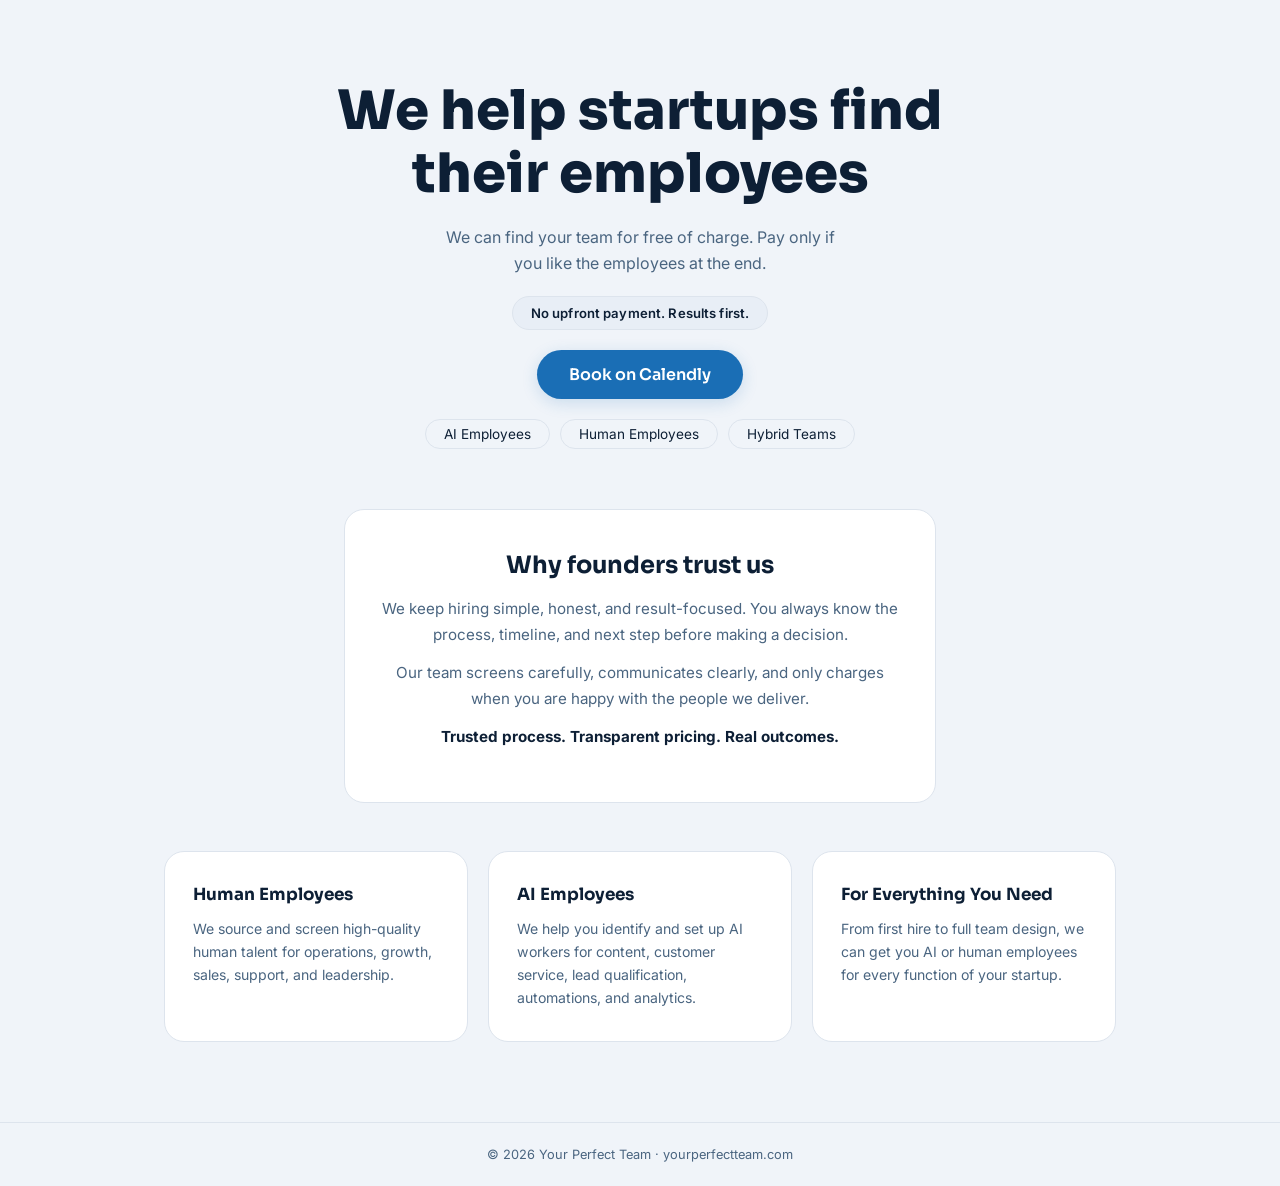
==== index.html @ e2eb2d74 "Add files via upload" ====
<!DOCTYPE html>
<html lang="en">
<head>
  <meta charset="UTF-8" />
  <meta name="viewport" content="width=device-width, initial-scale=1.0" />
  <title>Your Perfect Team – We help startups find their employees</title>
  <link href="https://fonts.googleapis.com/css2?family=Sora:wght@400;600;700;800&family=Inter:wght@400;500&display=swap" rel="stylesheet" />
  <style>
    *, *::before, *::after { box-sizing: border-box; margin: 0; padding: 0; }

    :root {
      --bg: #f0f4f9;
      --dark: #0d1f35;
      --mid: #4a6580;
      --blue: #1a6eb5;
      --blue-dark: #155fa0;
      --card-bg: #ffffff;
      --border: #dde4ed;
    }

    body {
      font-family: 'Inter', sans-serif;
      background: var(--bg);
      color: var(--dark);
      min-height: 100vh;
    }

    /* HERO */
    .hero {
      display: flex;
      flex-direction: column;
      align-items: center;
      text-align: center;
      padding: 80px 24px 60px;
      gap: 20px;
    }

    .hero h1 {
      font-family: 'Sora', sans-serif;
      font-size: clamp(2.2rem, 5vw, 3.4rem);
      font-weight: 800;
      color: var(--dark);
      max-width: 700px;
      line-height: 1.15;
    }

    .hero p {
      font-size: 1rem;
      color: var(--mid);
      max-width: 420px;
      line-height: 1.6;
    }

    .badge {
      display: inline-block;
      background: #e8eef6;
      border: 1.5px solid var(--border);
      color: var(--dark);
      font-size: 0.82rem;
      font-weight: 600;
      padding: 8px 18px;
      border-radius: 999px;
      letter-spacing: 0.01em;
    }

    .cta-btn {
      display: inline-block;
      background: var(--blue);
      color: #fff;
      font-family: 'Sora', sans-serif;
      font-size: 1rem;
      font-weight: 600;
      padding: 14px 32px;
      border-radius: 999px;
      text-decoration: none;
      transition: background 0.2s, transform 0.15s;
      box-shadow: 0 4px 16px rgba(26,110,181,0.18);
    }
    .cta-btn:hover {
      background: var(--blue-dark);
      transform: translateY(-2px);
    }

    .tags {
      display: flex;
      gap: 10px;
      flex-wrap: wrap;
      justify-content: center;
    }
    .tag {
      border: 1.5px solid var(--border);
      border-radius: 999px;
      padding: 6px 18px;
      font-size: 0.85rem;
      color: var(--dark);
      background: transparent;
    }

    /* WHY SECTION */
    .why {
      max-width: 640px;
      margin: 0 auto 48px;
      padding: 0 24px;
    }

    .why-card {
      background: var(--card-bg);
      border-radius: 20px;
      border: 1.5px solid var(--border);
      padding: 40px 36px;
      text-align: center;
    }

    .why-card h2 {
      font-family: 'Sora', sans-serif;
      font-size: 1.5rem;
      font-weight: 700;
      margin-bottom: 16px;
    }

    .why-card p {
      font-size: 0.95rem;
      color: var(--mid);
      line-height: 1.7;
      margin-bottom: 12px;
    }

    .why-card .tagline {
      font-weight: 700;
      color: var(--dark);
      font-size: 0.95rem;
    }

    /* FEATURES */
    .features {
      display: grid;
      grid-template-columns: repeat(auto-fit, minmax(240px, 1fr));
      gap: 20px;
      max-width: 1000px;
      margin: 0 auto 80px;
      padding: 0 24px;
    }

    .feature-card {
      background: var(--card-bg);
      border: 1.5px solid var(--border);
      border-radius: 20px;
      padding: 32px 28px;
    }

    .feature-card h3 {
      font-family: 'Sora', sans-serif;
      font-size: 1.05rem;
      font-weight: 700;
      margin-bottom: 12px;
    }

    .feature-card p {
      font-size: 0.88rem;
      color: var(--mid);
      line-height: 1.65;
    }

    /* FOOTER */
    footer {
      text-align: center;
      padding: 24px;
      font-size: 0.8rem;
      color: var(--mid);
      border-top: 1px solid var(--border);
    }
  </style>
</head>
<body>

  <section class="hero">
    <h1>We help startups find their employees</h1>
    <p>We can find your team for free of charge. Pay only if you like the employees at the end.</p>
    <span class="badge">No upfront payment. Results first.</span>
    <a class="cta-btn" href="https://calendly.com/rodion-zhukovskyi/find-your-ai-employee" target="_blank" rel="noopener">Book on Calendly</a>
    <div class="tags">
      <span class="tag">AI Employees</span>
      <span class="tag">Human Employees</span>
      <span class="tag">Hybrid Teams</span>
    </div>
  </section>

  <section class="why">
    <div class="why-card">
      <h2>Why founders trust us</h2>
      <p>We keep hiring simple, honest, and result-focused. You always know the process, timeline, and next step before making a decision.</p>
      <p>Our team screens carefully, communicates clearly, and only charges when you are happy with the people we deliver.</p>
      <p class="tagline">Trusted process. Transparent pricing. Real outcomes.</p>
    </div>
  </section>

  <section class="features">
    <div class="feature-card">
      <h3>Human Employees</h3>
      <p>We source and screen high-quality human talent for operations, growth, sales, support, and leadership.</p>
    </div>
    <div class="feature-card">
      <h3>AI Employees</h3>
      <p>We help you identify and set up AI workers for content, customer service, lead qualification, automations, and analytics.</p>
    </div>
    <div class="feature-card">
      <h3>For Everything You Need</h3>
      <p>From first hire to full team design, we can get you AI or human employees for every function of your startup.</p>
    </div>
  </section>

  <footer>
    &copy; 2026 Your Perfect Team · yourperfectteam.com
  </footer>

</body>
</html>
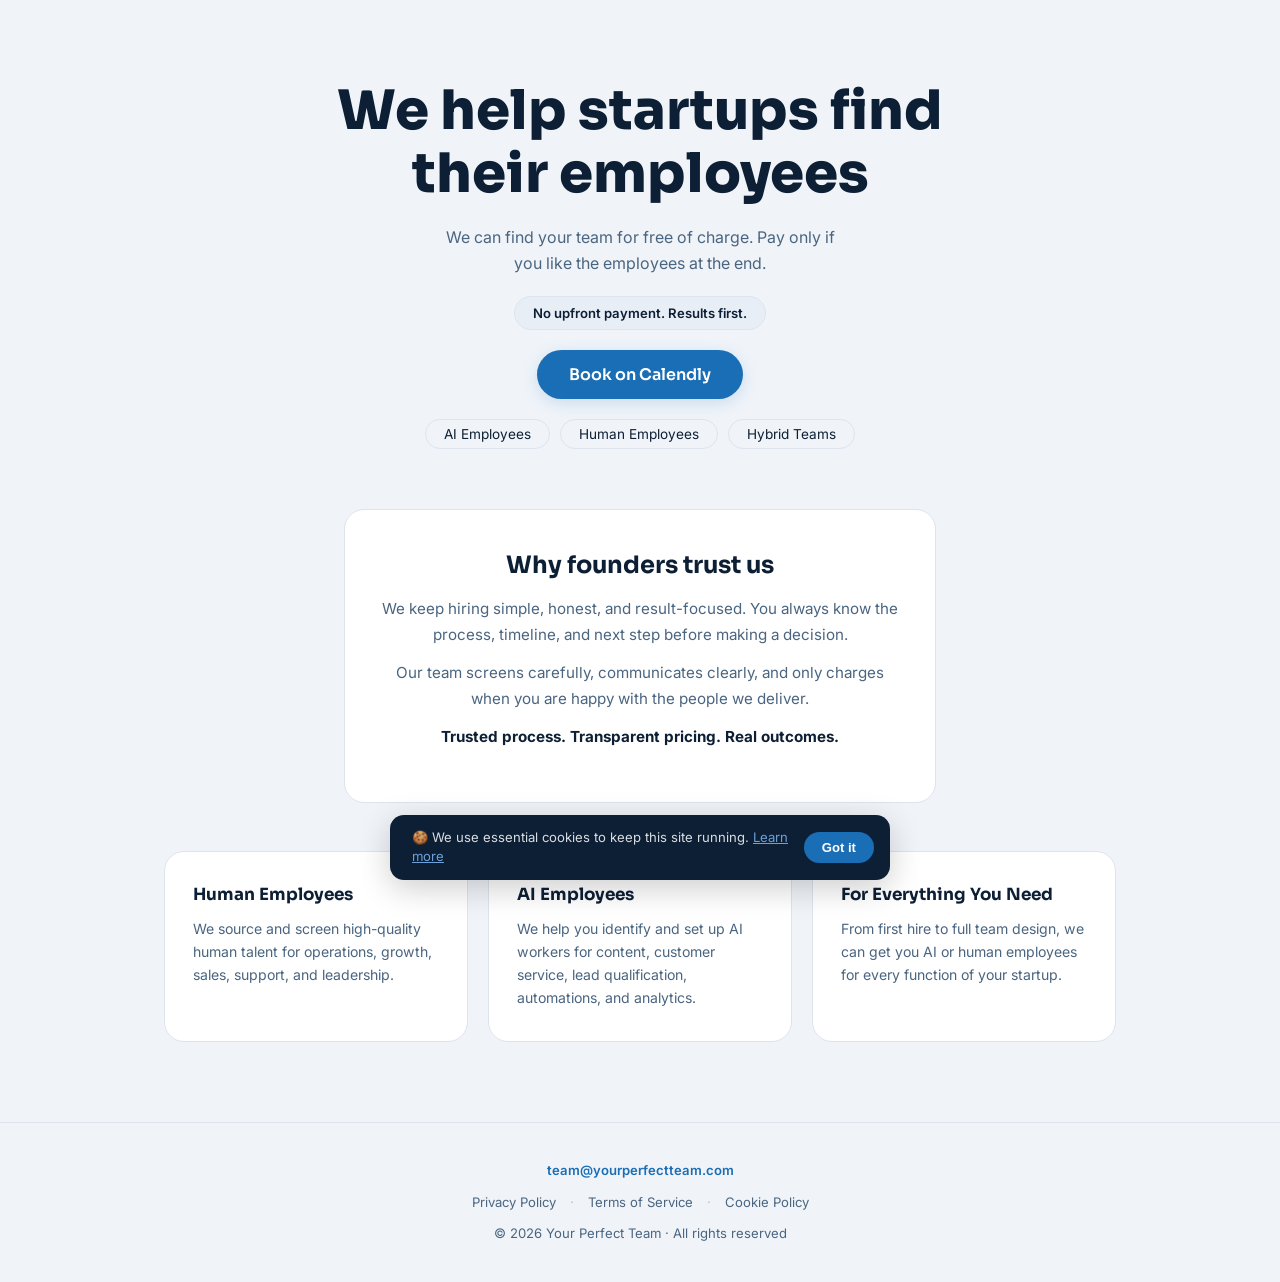
==== commit 20f27ef2: "Rename index (1).html to index.html" ====
--- a/index.html
+++ b/index.html
@@ -25,7 +25,6 @@
       min-height: 100vh;
     }
 
-    /* HERO */
     .hero {
       display: flex;
       flex-direction: column;
@@ -60,7 +59,6 @@
       font-weight: 600;
       padding: 8px 18px;
       border-radius: 999px;
-      letter-spacing: 0.01em;
     }
 
     .cta-btn {
@@ -76,17 +74,9 @@
       transition: background 0.2s, transform 0.15s;
       box-shadow: 0 4px 16px rgba(26,110,181,0.18);
     }
-    .cta-btn:hover {
-      background: var(--blue-dark);
-      transform: translateY(-2px);
-    }
-
-    .tags {
-      display: flex;
-      gap: 10px;
-      flex-wrap: wrap;
-      justify-content: center;
-    }
+    .cta-btn:hover { background: var(--blue-dark); transform: translateY(-2px); }
+
+    .tags { display: flex; gap: 10px; flex-wrap: wrap; justify-content: center; }
     .tag {
       border: 1.5px solid var(--border);
       border-radius: 999px;
@@ -96,13 +86,7 @@
       background: transparent;
     }
 
-    /* WHY SECTION */
-    .why {
-      max-width: 640px;
-      margin: 0 auto 48px;
-      padding: 0 24px;
-    }
-
+    .why { max-width: 640px; margin: 0 auto 48px; padding: 0 24px; }
     .why-card {
       background: var(--card-bg);
       border-radius: 20px;
@@ -110,28 +94,15 @@
       padding: 40px 36px;
       text-align: center;
     }
-
     .why-card h2 {
       font-family: 'Sora', sans-serif;
       font-size: 1.5rem;
       font-weight: 700;
       margin-bottom: 16px;
     }
-
-    .why-card p {
-      font-size: 0.95rem;
-      color: var(--mid);
-      line-height: 1.7;
-      margin-bottom: 12px;
-    }
-
-    .why-card .tagline {
-      font-weight: 700;
-      color: var(--dark);
-      font-size: 0.95rem;
-    }
-
-    /* FEATURES */
+    .why-card p { font-size: 0.95rem; color: var(--mid); line-height: 1.7; margin-bottom: 12px; }
+    .why-card .tagline { font-weight: 700; color: var(--dark); font-size: 0.95rem; }
+
     .features {
       display: grid;
       grid-template-columns: repeat(auto-fit, minmax(240px, 1fr));
@@ -140,35 +111,120 @@
       margin: 0 auto 80px;
       padding: 0 24px;
     }
-
     .feature-card {
       background: var(--card-bg);
       border: 1.5px solid var(--border);
       border-radius: 20px;
       padding: 32px 28px;
     }
-
     .feature-card h3 {
       font-family: 'Sora', sans-serif;
       font-size: 1.05rem;
       font-weight: 700;
       margin-bottom: 12px;
     }
-
-    .feature-card p {
-      font-size: 0.88rem;
-      color: var(--mid);
-      line-height: 1.65;
-    }
+    .feature-card p { font-size: 0.88rem; color: var(--mid); line-height: 1.65; }
 
     /* FOOTER */
     footer {
       text-align: center;
-      padding: 24px;
-      font-size: 0.8rem;
+      padding: 32px 24px;
+      font-size: 0.82rem;
       color: var(--mid);
       border-top: 1px solid var(--border);
-    }
+      line-height: 2.4;
+    }
+    footer a { color: var(--mid); text-decoration: none; margin: 0 8px; transition: color 0.2s; }
+    footer a:hover { color: var(--blue); }
+    .footer-email { color: var(--blue) !important; font-weight: 600; }
+    .sep { opacity: 0.35; margin: 0 2px; }
+
+    /* MODAL */
+    .modal-overlay {
+      display: none;
+      position: fixed;
+      inset: 0;
+      background: rgba(13,31,53,0.5);
+      backdrop-filter: blur(6px);
+      z-index: 1000;
+      align-items: center;
+      justify-content: center;
+      padding: 24px;
+    }
+    .modal-overlay.open { display: flex; }
+    .modal {
+      background: var(--card-bg);
+      border-radius: 24px;
+      border: 1.5px solid var(--border);
+      padding: 44px 40px 36px;
+      max-width: 600px;
+      width: 100%;
+      max-height: 80vh;
+      overflow-y: auto;
+      position: relative;
+      box-shadow: 0 32px 80px rgba(0,0,0,0.15);
+      animation: modal-in 0.2s ease;
+    }
+    @keyframes modal-in {
+      from { opacity: 0; transform: translateY(12px) scale(0.98); }
+      to   { opacity: 1; transform: translateY(0) scale(1); }
+    }
+    .modal h2 {
+      font-family: 'Sora', sans-serif;
+      font-size: 1.25rem;
+      font-weight: 700;
+      margin-bottom: 20px;
+    }
+    .modal p, .modal li { font-size: 0.9rem; color: var(--mid); line-height: 1.8; margin-bottom: 10px; }
+    .modal ul { padding-left: 20px; }
+    .modal strong { color: var(--dark); }
+    .modal a { color: var(--blue); }
+    .modal-close {
+      position: absolute;
+      top: 16px; right: 16px;
+      background: var(--bg);
+      border: 1.5px solid var(--border);
+      border-radius: 999px;
+      width: 30px; height: 30px;
+      font-size: 0.85rem;
+      cursor: pointer;
+      color: var(--mid);
+      display: flex; align-items: center; justify-content: center;
+      transition: background 0.15s;
+    }
+    .modal-close:hover { background: var(--border); }
+
+    /* COOKIE BANNER */
+    #cookie-banner {
+      position: fixed;
+      bottom: 20px; left: 50%; transform: translateX(-50%);
+      background: var(--dark);
+      color: #fff;
+      padding: 13px 16px 13px 22px;
+      border-radius: 14px;
+      display: flex;
+      align-items: center;
+      gap: 14px;
+      z-index: 9999;
+      font-size: 0.82rem;
+      box-shadow: 0 8px 32px rgba(0,0,0,0.2);
+      max-width: 500px;
+      width: calc(100% - 48px);
+    }
+    #cookie-banner p { line-height: 1.5; opacity: 0.85; flex: 1; }
+    #cookie-banner a { color: #7db8f7; cursor: pointer; }
+    #cookie-accept {
+      background: var(--blue);
+      color: #fff;
+      border: none;
+      padding: 8px 18px;
+      border-radius: 999px;
+      font-size: 0.82rem;
+      font-weight: 600;
+      cursor: pointer;
+      white-space: nowrap;
+    }
+    #cookie-accept:hover { background: var(--blue-dark); }
   </style>
 </head>
 <body>
@@ -210,8 +266,92 @@
   </section>
 
   <footer>
-    &copy; 2026 Your Perfect Team · yourperfectteam.com
+    <p><a href="mailto:team@yourperfectteam.com" class="footer-email">team@yourperfectteam.com</a></p>
+    <p>
+      <a href="#" onclick="openModal('privacy');return false;">Privacy Policy</a>
+      <span class="sep">·</span>
+      <a href="#" onclick="openModal('terms');return false;">Terms of Service</a>
+      <span class="sep">·</span>
+      <a href="#" onclick="openModal('cookies');return false;">Cookie Policy</a>
+    </p>
+    <p>&copy; 2026 Your Perfect Team · All rights reserved</p>
   </footer>
+
+  <!-- PRIVACY MODAL -->
+  <div class="modal-overlay" id="modal-privacy">
+    <div class="modal">
+      <button class="modal-close" onclick="closeModal('privacy')">✕</button>
+      <h2>🔒 Privacy Policy</h2>
+      <p><strong>Last updated: May 2026</strong></p>
+      <p>Your Perfect Team ("we", "us") respects your privacy. This policy explains what information we collect and how we use it.</p>
+      <p><strong>What we collect:</strong> When you book a call via Calendly, they collect your name and email. We do not store your personal data on our own servers.</p>
+      <p><strong>How we use it:</strong> Only to contact you about your hiring inquiry. We never sell or share your data with third parties for marketing.</p>
+      <p><strong>Your rights:</strong> You can request deletion of your data at any time by emailing <a href="mailto:team@yourperfectteam.com">team@yourperfectteam.com</a>.</p>
+      <p><strong>Third-party services:</strong> We use Calendly for booking and Vercel for hosting. Each has their own privacy policy.</p>
+    </div>
+  </div>
+
+  <!-- TERMS MODAL -->
+  <div class="modal-overlay" id="modal-terms">
+    <div class="modal">
+      <button class="modal-close" onclick="closeModal('terms')">✕</button>
+      <h2>📄 Terms of Service</h2>
+      <p><strong>Last updated: May 2026</strong></p>
+      <p>By using yourperfectteam.com, you agree to these terms.</p>
+      <ul>
+        <li>We provide recruitment and staffing advisory services for startups.</li>
+        <li>You only pay if you are satisfied with the candidates we deliver.</li>
+        <li>We do not guarantee specific hiring outcomes or timelines.</li>
+        <li>All information on this website is for general informational purposes only.</li>
+        <li>We reserve the right to update these terms at any time.</li>
+        <li>This site is operated from Switzerland. Swiss law applies.</li>
+      </ul>
+      <p>Questions? Email <a href="mailto:team@yourperfectteam.com">team@yourperfectteam.com</a>.</p>
+    </div>
+  </div>
+
+  <!-- COOKIES MODAL -->
+  <div class="modal-overlay" id="modal-cookies">
+    <div class="modal">
+      <button class="modal-close" onclick="closeModal('cookies')">✕</button>
+      <h2>🍪 Cookie Policy</h2>
+      <p><strong>What is a cookie?</strong> A cookie is a tiny text file a website saves on your device when you visit. It helps the site remember things — like that you've already accepted this notice — so it doesn't show again.</p>
+      <p><strong>Do we use cookies?</strong> This website uses minimal cookies. Vercel (our host) and Calendly (our booking tool) may set their own technical cookies to keep the site functioning.</p>
+      <p><strong>Types of cookies used:</strong></p>
+      <ul>
+        <li><strong>Essential cookies:</strong> Required for the site to work. Cannot be turned off.</li>
+        <li><strong>Analytics cookies:</strong> Help us understand how visitors use the site (via Vercel). No personal data is stored.</li>
+      </ul>
+      <p>We do <strong>not</strong> use advertising or tracking cookies. You can clear cookies anytime in your browser settings.</p>
+    </div>
+  </div>
+
+  <!-- COOKIE BANNER -->
+  <div id="cookie-banner">
+    <p>🍪 We use essential cookies to keep this site running. <a href="#" onclick="openModal('cookies');return false;">Learn more</a></p>
+    <button id="cookie-accept" onclick="document.getElementById('cookie-banner').style.display='none';localStorage.setItem('cookie-ok','1')">Got it</button>
+  </div>
+
+  <script>
+    if (localStorage.getItem('cookie-ok')) document.getElementById('cookie-banner').style.display = 'none';
+
+    function openModal(name) {
+      document.getElementById('modal-' + name).classList.add('open');
+      document.body.style.overflow = 'hidden';
+    }
+    function closeModal(name) {
+      document.getElementById('modal-' + name).classList.remove('open');
+      document.body.style.overflow = '';
+    }
+    document.querySelectorAll('.modal-overlay').forEach(el => {
+      el.addEventListener('click', function(e) {
+        if (e.target === this) {
+          this.classList.remove('open');
+          document.body.style.overflow = '';
+        }
+      });
+    });
+  </script>
 
 </body>
 </html>
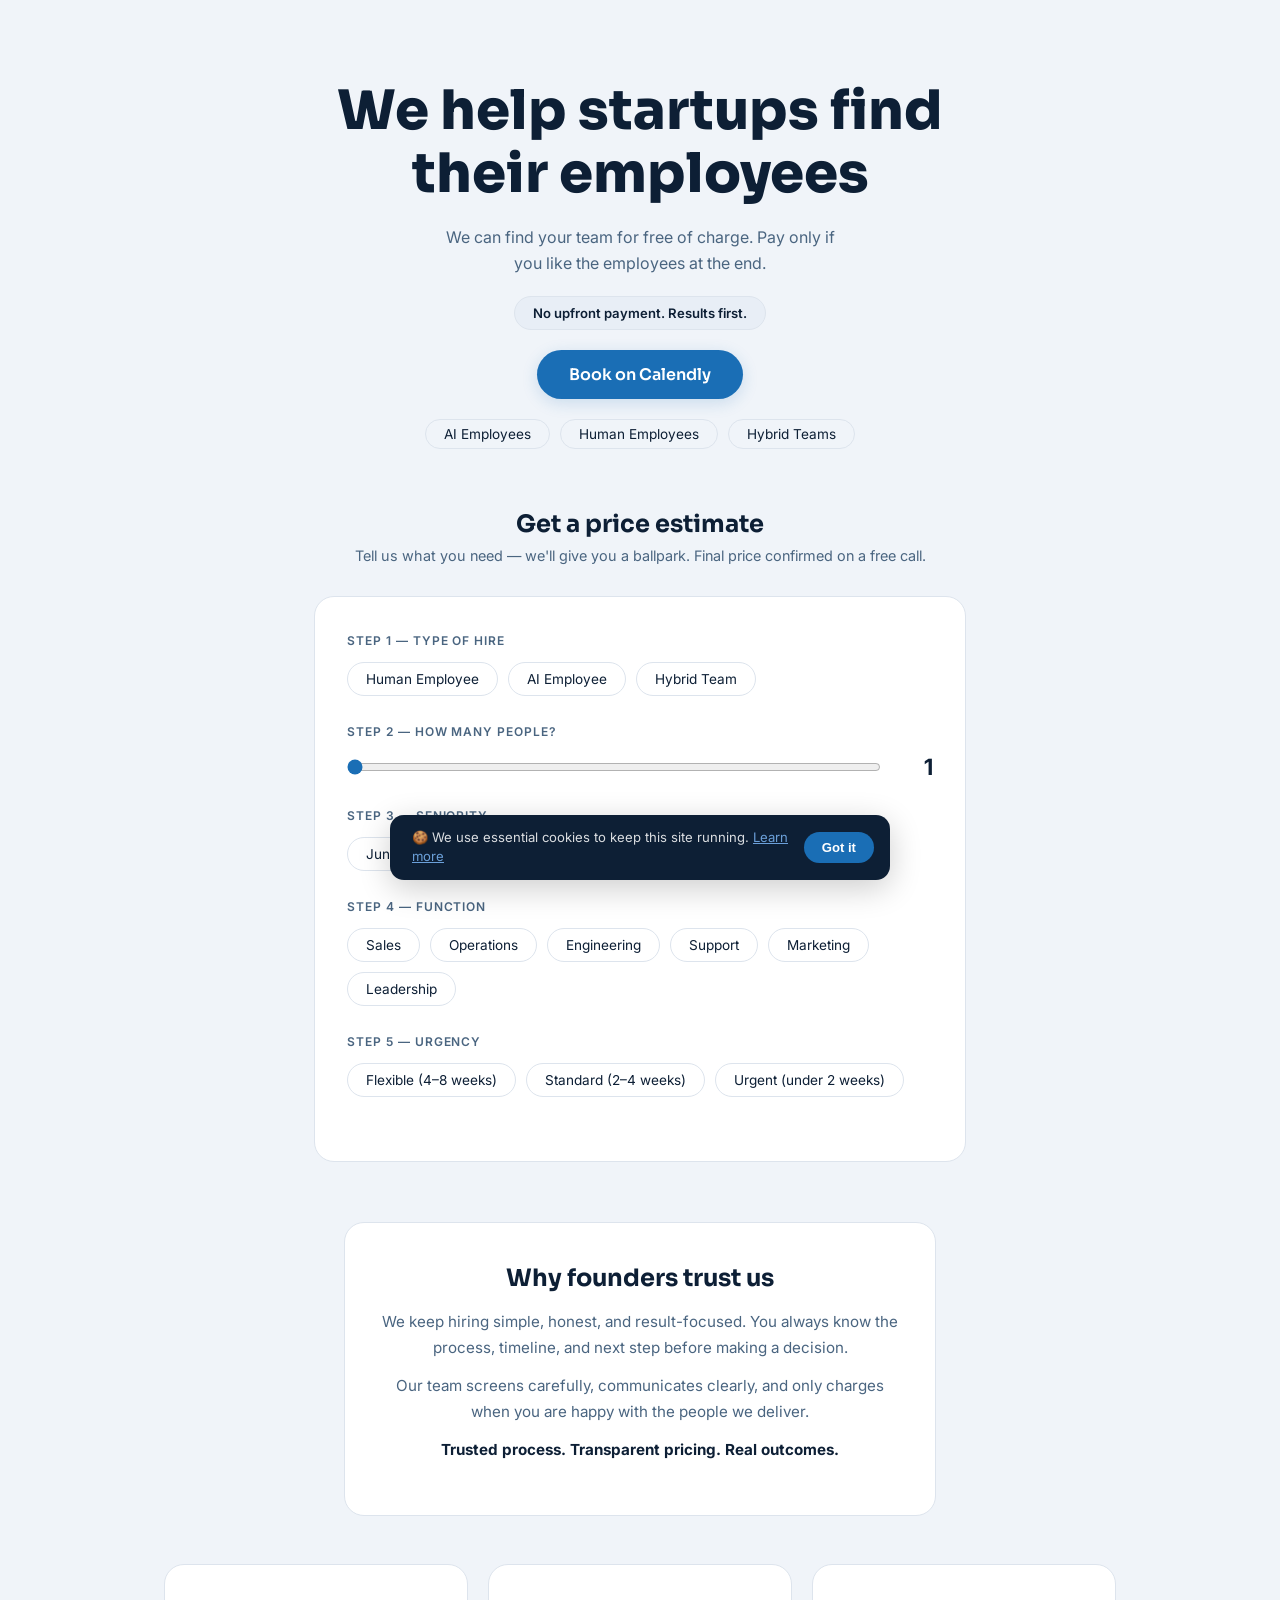
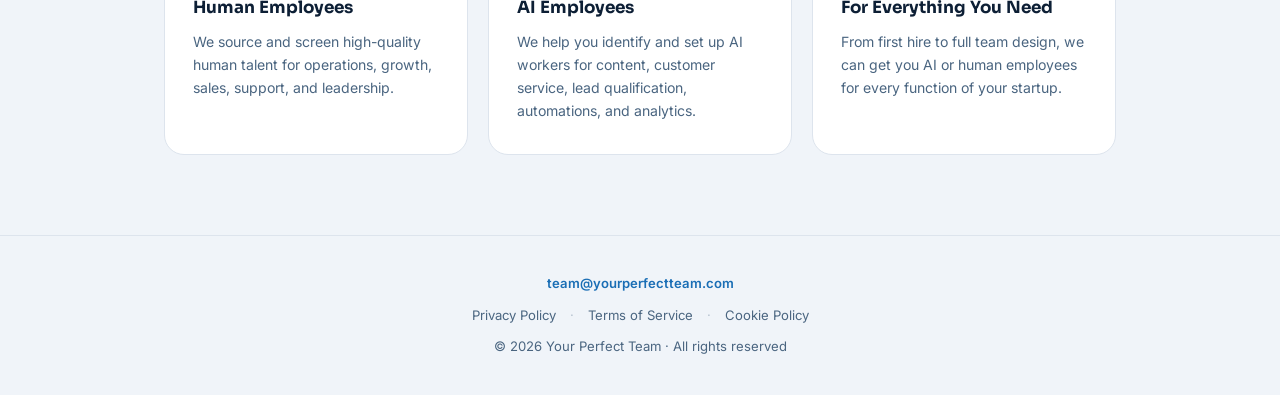
==== commit 97c4ba2e: "Rename index1.html to index.html" ====
--- a/index.html
+++ b/index.html
@@ -7,223 +7,87 @@
   <link href="https://fonts.googleapis.com/css2?family=Sora:wght@400;600;700;800&family=Inter:wght@400;500&display=swap" rel="stylesheet" />
   <style>
     *, *::before, *::after { box-sizing: border-box; margin: 0; padding: 0; }
-
     :root {
-      --bg: #f0f4f9;
-      --dark: #0d1f35;
-      --mid: #4a6580;
-      --blue: #1a6eb5;
-      --blue-dark: #155fa0;
-      --card-bg: #ffffff;
-      --border: #dde4ed;
-    }
-
-    body {
-      font-family: 'Inter', sans-serif;
-      background: var(--bg);
-      color: var(--dark);
-      min-height: 100vh;
-    }
-
-    .hero {
-      display: flex;
-      flex-direction: column;
-      align-items: center;
-      text-align: center;
-      padding: 80px 24px 60px;
-      gap: 20px;
-    }
-
-    .hero h1 {
-      font-family: 'Sora', sans-serif;
-      font-size: clamp(2.2rem, 5vw, 3.4rem);
-      font-weight: 800;
-      color: var(--dark);
-      max-width: 700px;
-      line-height: 1.15;
-    }
-
-    .hero p {
-      font-size: 1rem;
-      color: var(--mid);
-      max-width: 420px;
-      line-height: 1.6;
-    }
-
-    .badge {
-      display: inline-block;
-      background: #e8eef6;
-      border: 1.5px solid var(--border);
-      color: var(--dark);
-      font-size: 0.82rem;
-      font-weight: 600;
-      padding: 8px 18px;
-      border-radius: 999px;
-    }
-
-    .cta-btn {
-      display: inline-block;
-      background: var(--blue);
-      color: #fff;
-      font-family: 'Sora', sans-serif;
-      font-size: 1rem;
-      font-weight: 600;
-      padding: 14px 32px;
-      border-radius: 999px;
-      text-decoration: none;
-      transition: background 0.2s, transform 0.15s;
-      box-shadow: 0 4px 16px rgba(26,110,181,0.18);
-    }
+      --bg: #f0f4f9; --dark: #0d1f35; --mid: #4a6580;
+      --blue: #1a6eb5; --blue-dark: #155fa0; --card-bg: #ffffff; --border: #dde4ed;
+    }
+    body { font-family: 'Inter', sans-serif; background: var(--bg); color: var(--dark); min-height: 100vh; }
+
+    /* HERO */
+    .hero { display: flex; flex-direction: column; align-items: center; text-align: center; padding: 80px 24px 60px; gap: 20px; }
+    .hero h1 { font-family: 'Sora', sans-serif; font-size: clamp(2.2rem, 5vw, 3.4rem); font-weight: 800; max-width: 700px; line-height: 1.15; }
+    .hero p { font-size: 1rem; color: var(--mid); max-width: 420px; line-height: 1.6; }
+    .badge { display: inline-block; background: #e8eef6; border: 1.5px solid var(--border); color: var(--dark); font-size: 0.82rem; font-weight: 600; padding: 8px 18px; border-radius: 999px; }
+    .cta-btn { display: inline-block; background: var(--blue); color: #fff; font-family: 'Sora', sans-serif; font-size: 1rem; font-weight: 600; padding: 14px 32px; border-radius: 999px; text-decoration: none; transition: background 0.2s, transform 0.15s; box-shadow: 0 4px 16px rgba(26,110,181,0.18); }
     .cta-btn:hover { background: var(--blue-dark); transform: translateY(-2px); }
-
     .tags { display: flex; gap: 10px; flex-wrap: wrap; justify-content: center; }
-    .tag {
-      border: 1.5px solid var(--border);
-      border-radius: 999px;
-      padding: 6px 18px;
-      font-size: 0.85rem;
-      color: var(--dark);
-      background: transparent;
-    }
-
+    .tag { border: 1.5px solid var(--border); border-radius: 999px; padding: 6px 18px; font-size: 0.85rem; color: var(--dark); background: transparent; }
+
+    /* PRICING CALCULATOR */
+    .pricing-section { max-width: 700px; margin: 0 auto 60px; padding: 0 24px; }
+    .pricing-section h2 { font-family: 'Sora', sans-serif; font-size: 1.5rem; font-weight: 700; text-align: center; margin-bottom: 8px; }
+    .pricing-section .sub { text-align: center; font-size: 0.9rem; color: var(--mid); margin-bottom: 32px; }
+    .pricing-card { background: var(--card-bg); border: 1.5px solid var(--border); border-radius: 20px; padding: 36px 32px; }
+    .step-label { font-size: 0.75rem; color: var(--mid); text-transform: uppercase; letter-spacing: 0.08em; font-weight: 600; margin-bottom: 14px; }
+    .step-block { margin-bottom: 28px; }
+    .pill-group { display: flex; gap: 10px; flex-wrap: wrap; }
+    .p-pill { padding: 8px 18px; border-radius: 999px; border: 1.5px solid var(--border); background: transparent; font-size: 0.85rem; cursor: pointer; color: var(--dark); font-family: 'Inter', sans-serif; transition: all 0.15s; }
+    .p-pill:hover { background: var(--bg); }
+    .p-pill.active { background: var(--dark); color: #fff; border-color: var(--dark); }
+    .hc-row { display: flex; align-items: center; gap: 16px; }
+    .hc-row input[type=range] { flex: 1; accent-color: var(--blue); }
+    .hc-num { font-size: 1.4rem; font-weight: 700; min-width: 36px; text-align: right; }
+    .result-box { background: var(--bg); border-radius: 14px; padding: 24px; margin-top: 8px; display: none; }
+    .result-box.show { display: block; }
+    .result-label { font-size: 0.75rem; color: var(--mid); text-transform: uppercase; letter-spacing: 0.08em; font-weight: 600; margin-bottom: 8px; }
+    .result-price { display: flex; align-items: baseline; gap: 10px; margin-bottom: 4px; }
+    .result-price span { font-size: 2rem; font-weight: 700; color: var(--dark); }
+    .result-price em { font-size: 1rem; color: var(--mid); font-style: normal; }
+    .result-meta { display: grid; grid-template-columns: 1fr 1fr; gap: 16px; margin: 16px 0; border-top: 1px solid var(--border); padding-top: 16px; }
+    .result-meta-item p:first-child { font-size: 0.72rem; text-transform: uppercase; letter-spacing: 0.06em; color: var(--mid); margin-bottom: 4px; }
+    .result-meta-item p:last-child { font-size: 0.95rem; font-weight: 600; }
+    .result-note { font-size: 0.78rem; color: var(--mid); font-style: italic; margin-bottom: 16px; }
+    .result-cta { display: block; width: 100%; padding: 13px; background: var(--blue); color: #fff; border: none; border-radius: 999px; font-family: 'Sora', sans-serif; font-size: 0.95rem; font-weight: 600; cursor: pointer; text-align: center; text-decoration: none; transition: background 0.2s, transform 0.15s; }
+    .result-cta:hover { background: var(--blue-dark); transform: translateY(-1px); }
+
+    /* WHY */
     .why { max-width: 640px; margin: 0 auto 48px; padding: 0 24px; }
-    .why-card {
-      background: var(--card-bg);
-      border-radius: 20px;
-      border: 1.5px solid var(--border);
-      padding: 40px 36px;
-      text-align: center;
-    }
-    .why-card h2 {
-      font-family: 'Sora', sans-serif;
-      font-size: 1.5rem;
-      font-weight: 700;
-      margin-bottom: 16px;
-    }
+    .why-card { background: var(--card-bg); border-radius: 20px; border: 1.5px solid var(--border); padding: 40px 36px; text-align: center; }
+    .why-card h2 { font-family: 'Sora', sans-serif; font-size: 1.5rem; font-weight: 700; margin-bottom: 16px; }
     .why-card p { font-size: 0.95rem; color: var(--mid); line-height: 1.7; margin-bottom: 12px; }
     .why-card .tagline { font-weight: 700; color: var(--dark); font-size: 0.95rem; }
 
-    .features {
-      display: grid;
-      grid-template-columns: repeat(auto-fit, minmax(240px, 1fr));
-      gap: 20px;
-      max-width: 1000px;
-      margin: 0 auto 80px;
-      padding: 0 24px;
-    }
-    .feature-card {
-      background: var(--card-bg);
-      border: 1.5px solid var(--border);
-      border-radius: 20px;
-      padding: 32px 28px;
-    }
-    .feature-card h3 {
-      font-family: 'Sora', sans-serif;
-      font-size: 1.05rem;
-      font-weight: 700;
-      margin-bottom: 12px;
-    }
+    /* FEATURES */
+    .features { display: grid; grid-template-columns: repeat(auto-fit, minmax(240px, 1fr)); gap: 20px; max-width: 1000px; margin: 0 auto 80px; padding: 0 24px; }
+    .feature-card { background: var(--card-bg); border: 1.5px solid var(--border); border-radius: 20px; padding: 32px 28px; }
+    .feature-card h3 { font-family: 'Sora', sans-serif; font-size: 1.05rem; font-weight: 700; margin-bottom: 12px; }
     .feature-card p { font-size: 0.88rem; color: var(--mid); line-height: 1.65; }
 
     /* FOOTER */
-    footer {
-      text-align: center;
-      padding: 32px 24px;
-      font-size: 0.82rem;
-      color: var(--mid);
-      border-top: 1px solid var(--border);
-      line-height: 2.4;
-    }
+    footer { text-align: center; padding: 32px 24px; font-size: 0.82rem; color: var(--mid); border-top: 1px solid var(--border); line-height: 2.4; }
     footer a { color: var(--mid); text-decoration: none; margin: 0 8px; transition: color 0.2s; }
     footer a:hover { color: var(--blue); }
     .footer-email { color: var(--blue) !important; font-weight: 600; }
     .sep { opacity: 0.35; margin: 0 2px; }
 
     /* MODAL */
-    .modal-overlay {
-      display: none;
-      position: fixed;
-      inset: 0;
-      background: rgba(13,31,53,0.5);
-      backdrop-filter: blur(6px);
-      z-index: 1000;
-      align-items: center;
-      justify-content: center;
-      padding: 24px;
-    }
+    .modal-overlay { display: none; position: fixed; inset: 0; background: rgba(13,31,53,0.5); backdrop-filter: blur(6px); z-index: 1000; align-items: center; justify-content: center; padding: 24px; }
     .modal-overlay.open { display: flex; }
-    .modal {
-      background: var(--card-bg);
-      border-radius: 24px;
-      border: 1.5px solid var(--border);
-      padding: 44px 40px 36px;
-      max-width: 600px;
-      width: 100%;
-      max-height: 80vh;
-      overflow-y: auto;
-      position: relative;
-      box-shadow: 0 32px 80px rgba(0,0,0,0.15);
-      animation: modal-in 0.2s ease;
-    }
-    @keyframes modal-in {
-      from { opacity: 0; transform: translateY(12px) scale(0.98); }
-      to   { opacity: 1; transform: translateY(0) scale(1); }
-    }
-    .modal h2 {
-      font-family: 'Sora', sans-serif;
-      font-size: 1.25rem;
-      font-weight: 700;
-      margin-bottom: 20px;
-    }
+    .modal { background: var(--card-bg); border-radius: 24px; border: 1.5px solid var(--border); padding: 44px 40px 36px; max-width: 600px; width: 100%; max-height: 80vh; overflow-y: auto; position: relative; box-shadow: 0 32px 80px rgba(0,0,0,0.15); animation: modal-in 0.2s ease; }
+    @keyframes modal-in { from { opacity: 0; transform: translateY(12px) scale(0.98); } to { opacity: 1; transform: translateY(0) scale(1); } }
+    .modal h2 { font-family: 'Sora', sans-serif; font-size: 1.25rem; font-weight: 700; margin-bottom: 20px; }
     .modal p, .modal li { font-size: 0.9rem; color: var(--mid); line-height: 1.8; margin-bottom: 10px; }
     .modal ul { padding-left: 20px; }
     .modal strong { color: var(--dark); }
     .modal a { color: var(--blue); }
-    .modal-close {
-      position: absolute;
-      top: 16px; right: 16px;
-      background: var(--bg);
-      border: 1.5px solid var(--border);
-      border-radius: 999px;
-      width: 30px; height: 30px;
-      font-size: 0.85rem;
-      cursor: pointer;
-      color: var(--mid);
-      display: flex; align-items: center; justify-content: center;
-      transition: background 0.15s;
-    }
+    .modal-close { position: absolute; top: 16px; right: 16px; background: var(--bg); border: 1.5px solid var(--border); border-radius: 999px; width: 30px; height: 30px; font-size: 0.85rem; cursor: pointer; color: var(--mid); display: flex; align-items: center; justify-content: center; transition: background 0.15s; }
     .modal-close:hover { background: var(--border); }
 
-    /* COOKIE BANNER */
-    #cookie-banner {
-      position: fixed;
-      bottom: 20px; left: 50%; transform: translateX(-50%);
-      background: var(--dark);
-      color: #fff;
-      padding: 13px 16px 13px 22px;
-      border-radius: 14px;
-      display: flex;
-      align-items: center;
-      gap: 14px;
-      z-index: 9999;
-      font-size: 0.82rem;
-      box-shadow: 0 8px 32px rgba(0,0,0,0.2);
-      max-width: 500px;
-      width: calc(100% - 48px);
-    }
+    /* COOKIE */
+    #cookie-banner { position: fixed; bottom: 20px; left: 50%; transform: translateX(-50%); background: var(--dark); color: #fff; padding: 13px 16px 13px 22px; border-radius: 14px; display: flex; align-items: center; gap: 14px; z-index: 9999; font-size: 0.82rem; box-shadow: 0 8px 32px rgba(0,0,0,0.2); max-width: 500px; width: calc(100% - 48px); }
     #cookie-banner p { line-height: 1.5; opacity: 0.85; flex: 1; }
     #cookie-banner a { color: #7db8f7; cursor: pointer; }
-    #cookie-accept {
-      background: var(--blue);
-      color: #fff;
-      border: none;
-      padding: 8px 18px;
-      border-radius: 999px;
-      font-size: 0.82rem;
-      font-weight: 600;
-      cursor: pointer;
-      white-space: nowrap;
-    }
+    #cookie-accept { background: var(--blue); color: #fff; border: none; padding: 8px 18px; border-radius: 999px; font-size: 0.82rem; font-weight: 600; cursor: pointer; white-space: nowrap; }
     #cookie-accept:hover { background: var(--blue-dark); }
   </style>
 </head>
@@ -238,6 +102,71 @@
       <span class="tag">AI Employees</span>
       <span class="tag">Human Employees</span>
       <span class="tag">Hybrid Teams</span>
+    </div>
+  </section>
+
+  <!-- PRICING CALCULATOR -->
+  <section class="pricing-section">
+    <h2>Get a price estimate</h2>
+    <p class="sub">Tell us what you need — we'll give you a ballpark. Final price confirmed on a free call.</p>
+    <div class="pricing-card">
+      <div class="step-block">
+        <p class="step-label">Step 1 — Type of hire</p>
+        <div class="pill-group">
+          <button class="p-pill" onclick="pSelect('type','human',this)">Human Employee</button>
+          <button class="p-pill" onclick="pSelect('type','ai',this)">AI Employee</button>
+          <button class="p-pill" onclick="pSelect('type','hybrid',this)">Hybrid Team</button>
+        </div>
+      </div>
+      <div class="step-block">
+        <p class="step-label">Step 2 — How many people?</p>
+        <div class="hc-row">
+          <input type="range" min="1" max="20" value="1" step="1" oninput="pUpdate()" id="p-headcount" />
+          <span class="hc-num" id="hc-big">1</span>
+        </div>
+      </div>
+      <div class="step-block">
+        <p class="step-label">Step 3 — Seniority</p>
+        <div class="pill-group">
+          <button class="p-pill" onclick="pSelect('level','junior',this)">Junior</button>
+          <button class="p-pill" onclick="pSelect('level','mid',this)">Mid-level</button>
+          <button class="p-pill" onclick="pSelect('level','senior',this)">Senior</button>
+          <button class="p-pill" onclick="pSelect('level','exec',this)">Executive</button>
+        </div>
+      </div>
+      <div class="step-block">
+        <p class="step-label">Step 4 — Function</p>
+        <div class="pill-group">
+          <button class="p-pill" onclick="pSelect('func','sales',this)">Sales</button>
+          <button class="p-pill" onclick="pSelect('func','ops',this)">Operations</button>
+          <button class="p-pill" onclick="pSelect('func','eng',this)">Engineering</button>
+          <button class="p-pill" onclick="pSelect('func','support',this)">Support</button>
+          <button class="p-pill" onclick="pSelect('func','marketing',this)">Marketing</button>
+          <button class="p-pill" onclick="pSelect('func','leadership',this)">Leadership</button>
+        </div>
+      </div>
+      <div class="step-block">
+        <p class="step-label">Step 5 — Urgency</p>
+        <div class="pill-group">
+          <button class="p-pill" onclick="pSelect('urgency','relaxed',this)">Flexible (4–8 weeks)</button>
+          <button class="p-pill" onclick="pSelect('urgency','normal',this)">Standard (2–4 weeks)</button>
+          <button class="p-pill" onclick="pSelect('urgency','urgent',this)">Urgent (under 2 weeks)</button>
+        </div>
+      </div>
+      <div class="result-box" id="p-result">
+        <p class="result-label">Estimated fee per hire</p>
+        <div class="result-price">
+          <span id="p-low">—</span>
+          <em>to</em>
+          <span id="p-high">—</span>
+        </div>
+        <div class="result-meta">
+          <div class="result-meta-item"><p>Timeline</p><p id="p-timeline">—</p></div>
+          <div class="result-meta-item"><p>Total hires</p><p id="p-total">—</p></div>
+        </div>
+        <p class="result-note">Paid only when you're happy with who we deliver. No upfront cost.</p>
+        <a class="result-cta" href="https://calendly.com/rodion-zhukovskyi/find-your-ai-employee" target="_blank" rel="noopener">Book a free call to confirm your quote →</a>
+      </div>
     </div>
   </section>
 
@@ -315,14 +244,13 @@
     <div class="modal">
       <button class="modal-close" onclick="closeModal('cookies')">✕</button>
       <h2>🍪 Cookie Policy</h2>
-      <p><strong>What is a cookie?</strong> A cookie is a tiny text file a website saves on your device when you visit. It helps the site remember things — like that you've already accepted this notice — so it doesn't show again.</p>
-      <p><strong>Do we use cookies?</strong> This website uses minimal cookies. Vercel (our host) and Calendly (our booking tool) may set their own technical cookies to keep the site functioning.</p>
-      <p><strong>Types of cookies used:</strong></p>
+      <p><strong>What is a cookie?</strong> A cookie is a tiny text file a website saves on your device when you visit. It helps the site remember things — like that you've already accepted this notice.</p>
+      <p><strong>Do we use cookies?</strong> This website uses minimal cookies. Vercel (our host) and Calendly (our booking tool) may set their own technical cookies.</p>
       <ul>
         <li><strong>Essential cookies:</strong> Required for the site to work. Cannot be turned off.</li>
-        <li><strong>Analytics cookies:</strong> Help us understand how visitors use the site (via Vercel). No personal data is stored.</li>
+        <li><strong>Analytics cookies:</strong> Help us understand how visitors use the site. No personal data is stored.</li>
       </ul>
-      <p>We do <strong>not</strong> use advertising or tracking cookies. You can clear cookies anytime in your browser settings.</p>
+      <p>We do <strong>not</strong> use advertising or tracking cookies.</p>
     </div>
   </div>
 
@@ -333,6 +261,34 @@
   </div>
 
   <script>
+    const pState = { type: null, level: null, func: null, urgency: null };
+    const pBase = { human: [1.5,3], ai: [0.8,2], hybrid: [2,4] };
+    const pLevel = { junior: 0.7, mid: 1.0, senior: 1.6, exec: 2.2 };
+    const pFunc = { sales: 1.1, ops: 1.0, eng: 1.2, support: 0.85, marketing: 1.0, leadership: 1.6 };
+    const pUrgency = { relaxed: 0.9, normal: 1.0, urgent: 1.25 };
+    const pTimeline = { relaxed: '4–8 weeks', normal: '2–4 weeks', urgent: '1–2 weeks' };
+
+    function pSelect(key, val, el) {
+      pState[key] = val;
+      el.closest('.pill-group').querySelectorAll('.p-pill').forEach(b => b.classList.remove('active'));
+      el.classList.add('active');
+      pUpdate();
+    }
+
+    function pUpdate() {
+      const hc = parseInt(document.getElementById('p-headcount').value);
+      document.getElementById('hc-big').textContent = hc;
+      if (!pState.type || !pState.level || !pState.func || !pState.urgency) return;
+      const base = pBase[pState.type];
+      const low = Math.round(base[0] * pLevel[pState.level] * pFunc[pState.func] * pUrgency[pState.urgency] * 10) / 10;
+      const high = Math.round(base[1] * pLevel[pState.level] * pFunc[pState.func] * pUrgency[pState.urgency] * 10) / 10;
+      document.getElementById('p-low').textContent = '$' + low.toFixed(1) + 'k';
+      document.getElementById('p-high').textContent = '$' + high.toFixed(1) + 'k';
+      document.getElementById('p-timeline').textContent = pTimeline[pState.urgency];
+      document.getElementById('p-total').textContent = hc + (hc === 1 ? ' person' : ' people');
+      document.getElementById('p-result').classList.add('show');
+    }
+
     if (localStorage.getItem('cookie-ok')) document.getElementById('cookie-banner').style.display = 'none';
 
     function openModal(name) {
@@ -345,10 +301,7 @@
     }
     document.querySelectorAll('.modal-overlay').forEach(el => {
       el.addEventListener('click', function(e) {
-        if (e.target === this) {
-          this.classList.remove('open');
-          document.body.style.overflow = '';
-        }
+        if (e.target === this) { this.classList.remove('open'); document.body.style.overflow = ''; }
       });
     });
   </script>
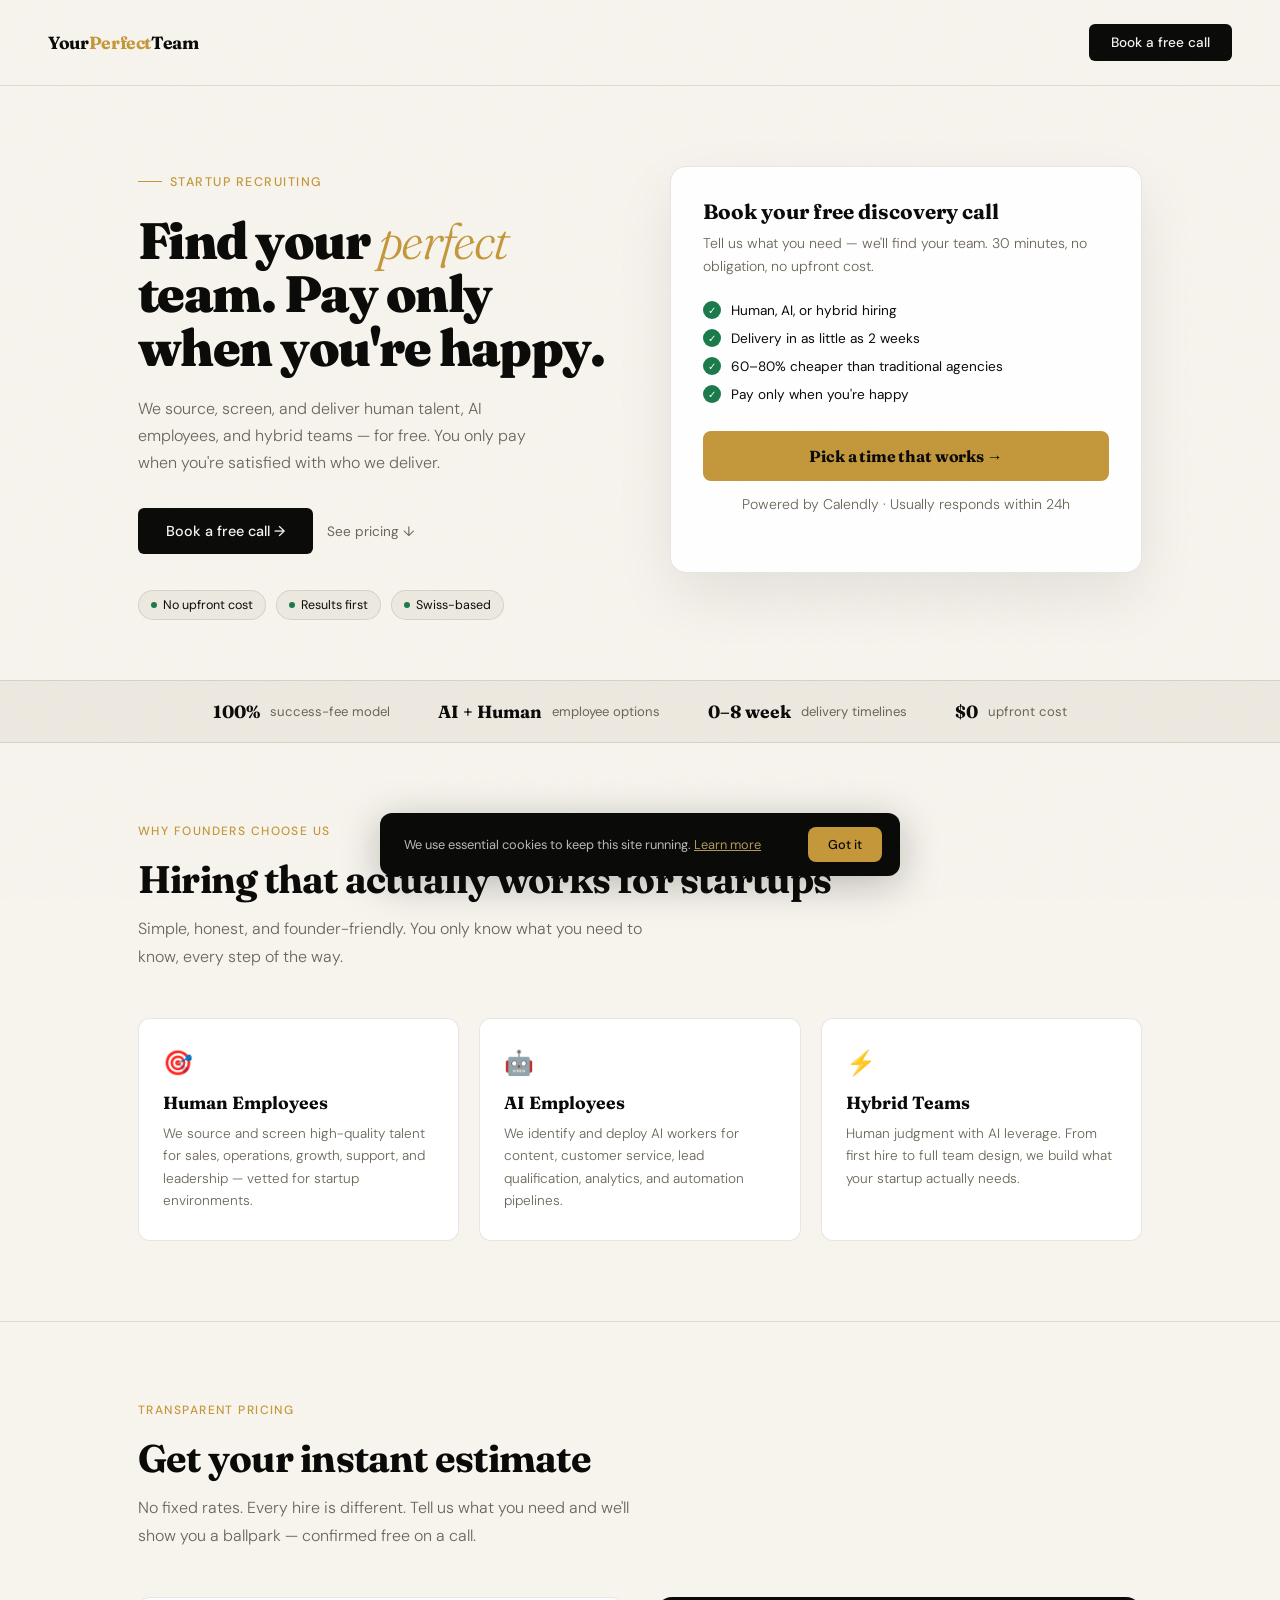
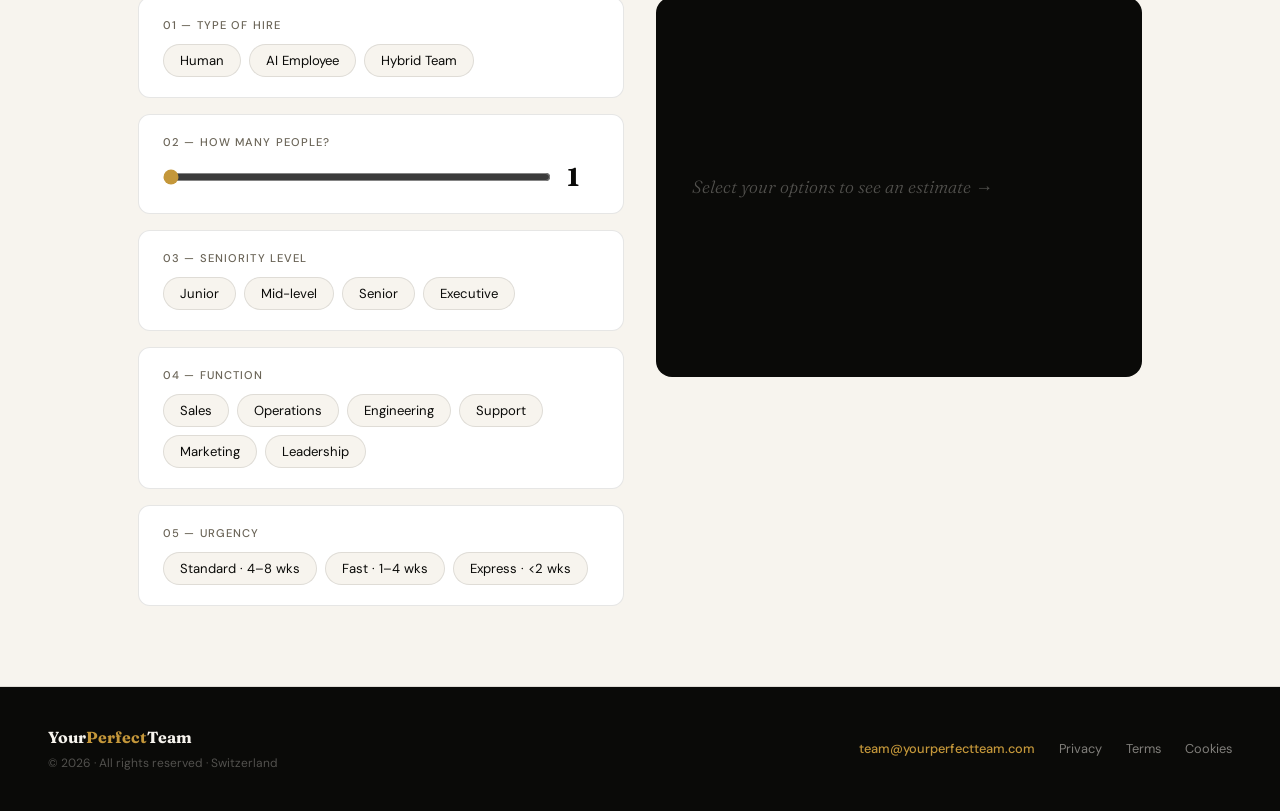
==== commit e2135e9b: "Rename index (4).html to index.html" ====
--- a/index.html
+++ b/index.html
@@ -3,274 +3,366 @@
 <head>
   <meta charset="UTF-8" />
   <meta name="viewport" content="width=device-width, initial-scale=1.0" />
-  <title>Your Perfect Team – We help startups find their employees</title>
-  <link href="https://fonts.googleapis.com/css2?family=Sora:wght@400;600;700;800&family=Inter:wght@400;500&display=swap" rel="stylesheet" />
+  <title>Your Perfect Team — Startup Recruiting, Done Right</title>
+  <link rel="preconnect" href="https://fonts.googleapis.com" />
+  <link href="https://fonts.googleapis.com/css2?family=Fraunces:ital,opsz,wght@0,9..144,300;0,9..144,700;0,9..144,900;1,9..144,300&family=DM+Sans:wght@300;400;500&display=swap" rel="stylesheet" />
+  <link href="https://assets.calendly.com/assets/external/widget.css" rel="stylesheet" />
+  <script src="https://assets.calendly.com/assets/external/widget.js"></script>
   <style>
     *, *::before, *::after { box-sizing: border-box; margin: 0; padding: 0; }
     :root {
-      --bg: #f0f4f9; --dark: #0d1f35; --mid: #4a6580;
-      --blue: #1a6eb5; --blue-dark: #155fa0; --card-bg: #ffffff; --border: #dde4ed;
-    }
-    body { font-family: 'Inter', sans-serif; background: var(--bg); color: var(--dark); min-height: 100vh; }
+      --ink: #0a0a08; --paper: #f7f4ee; --cream: #ede9e0;
+      --gold: #c4973a; --gold-light: #e8c97a; --muted: #6b6558;
+      --border: rgba(10,10,8,0.1); --card: #ffffff; --green: #1a7a4a;
+    }
+    html { scroll-behavior: smooth; }
+    body { font-family: 'DM Sans', sans-serif; background: var(--paper); color: var(--ink); min-height: 100vh; overflow-x: hidden; }
+    body::before { content: ''; position: fixed; inset: 0; background-image: url("data:image/svg+xml,%3Csvg xmlns='http://www.w3.org/2000/svg' width='300' height='300'%3E%3Cfilter id='n'%3E%3CfeTurbulence type='fractalNoise' baseFrequency='0.75' numOctaves='4' stitchTiles='stitch'/%3E%3C/filter%3E%3Crect width='300' height='300' filter='url(%23n)' opacity='0.04'/%3E%3C/svg%3E"); pointer-events: none; z-index: 9998; opacity: 0.6; }
+
+    /* NAV */
+    nav { display: flex; justify-content: space-between; align-items: center; padding: 24px 48px; border-bottom: 1px solid var(--border); background: var(--paper); position: sticky; top: 0; z-index: 100; }
+    .nav-logo { font-family: 'Fraunces', serif; font-size: 1.1rem; font-weight: 700; letter-spacing: -0.02em; color: var(--ink); text-decoration: none; }
+    .nav-logo span { color: var(--gold); }
+    .nav-cta { background: var(--ink); color: var(--paper); padding: 10px 22px; border-radius: 6px; font-size: 0.85rem; font-weight: 500; text-decoration: none; transition: background 0.2s, transform 0.15s; cursor: pointer; border: none; font-family: 'DM Sans', sans-serif; }
+    .nav-cta:hover { background: var(--gold); color: var(--ink); }
 
     /* HERO */
-    .hero { display: flex; flex-direction: column; align-items: center; text-align: center; padding: 80px 24px 60px; gap: 20px; }
-    .hero h1 { font-family: 'Sora', sans-serif; font-size: clamp(2.2rem, 5vw, 3.4rem); font-weight: 800; max-width: 700px; line-height: 1.15; }
-    .hero p { font-size: 1rem; color: var(--mid); max-width: 420px; line-height: 1.6; }
-    .badge { display: inline-block; background: #e8eef6; border: 1.5px solid var(--border); color: var(--dark); font-size: 0.82rem; font-weight: 600; padding: 8px 18px; border-radius: 999px; }
-    .cta-btn { display: inline-block; background: var(--blue); color: #fff; font-family: 'Sora', sans-serif; font-size: 1rem; font-weight: 600; padding: 14px 32px; border-radius: 999px; text-decoration: none; transition: background 0.2s, transform 0.15s; box-shadow: 0 4px 16px rgba(26,110,181,0.18); }
-    .cta-btn:hover { background: var(--blue-dark); transform: translateY(-2px); }
-    .tags { display: flex; gap: 10px; flex-wrap: wrap; justify-content: center; }
-    .tag { border: 1.5px solid var(--border); border-radius: 999px; padding: 6px 18px; font-size: 0.85rem; color: var(--dark); background: transparent; }
+    .hero { max-width: 1100px; margin: 0 auto; padding: 80px 48px 60px; display: grid; grid-template-columns: 1fr 1fr; gap: 60px; align-items: start; }
+    .hero-eyebrow { display: inline-flex; align-items: center; gap: 8px; font-size: 0.78rem; font-weight: 500; text-transform: uppercase; letter-spacing: 0.12em; color: var(--gold); margin-bottom: 24px; }
+    .hero-eyebrow::before { content: ''; display: block; width: 24px; height: 1px; background: var(--gold); }
+    .hero h1 { font-family: 'Fraunces', serif; font-size: clamp(2.4rem, 4vw, 3.6rem); font-weight: 900; line-height: 1.05; letter-spacing: -0.03em; margin-bottom: 20px; }
+    .hero h1 em { font-style: italic; font-weight: 300; color: var(--gold); }
+    .hero-sub { font-size: 1rem; color: var(--muted); line-height: 1.7; margin-bottom: 32px; font-weight: 300; max-width: 420px; }
+    .hero-actions { display: flex; gap: 14px; align-items: center; margin-bottom: 36px; flex-wrap: wrap; }
+    .btn-primary { background: var(--ink); color: var(--paper); padding: 14px 28px; border-radius: 6px; font-size: 0.9rem; font-weight: 500; text-decoration: none; cursor: pointer; border: none; transition: background 0.2s, transform 0.15s; display: inline-block; font-family: 'DM Sans', sans-serif; }
+    .btn-primary:hover { background: var(--gold); color: var(--ink); transform: translateY(-2px); }
+    .btn-ghost { color: var(--muted); font-size: 0.85rem; cursor: pointer; background: none; border: none; font-family: 'DM Sans', sans-serif; display: flex; align-items: center; gap: 6px; transition: color 0.2s; text-decoration: none; }
+    .btn-ghost:hover { color: var(--ink); }
+    .trust-row { display: flex; align-items: center; gap: 10px; flex-wrap: wrap; }
+    .trust-badge { display: flex; align-items: center; gap: 6px; background: var(--cream); border: 1px solid var(--border); padding: 6px 12px; border-radius: 999px; font-size: 0.78rem; }
+    .trust-badge .dot { width: 6px; height: 6px; border-radius: 50%; background: var(--green); flex-shrink: 0; }
+
+    /* BOOKING CARD */
+    .booking-card { background: var(--card); border-radius: 16px; border: 1px solid var(--border); padding: 32px; box-shadow: 0 24px 60px rgba(10,10,8,0.08); }
+    .booking-card h3 { font-family: 'Fraunces', serif; font-size: 1.3rem; font-weight: 700; margin-bottom: 8px; }
+    .booking-card p { font-size: 0.88rem; color: var(--muted); line-height: 1.6; margin-bottom: 24px; font-weight: 300; }
+    .booking-features { display: flex; flex-direction: column; gap: 10px; margin-bottom: 28px; }
+    .booking-feat { display: flex; align-items: center; gap: 10px; font-size: 0.85rem; color: var(--ink); }
+    .booking-feat .check { width: 18px; height: 18px; border-radius: 50%; background: var(--green); color: #fff; display: flex; align-items: center; justify-content: center; font-size: 0.65rem; flex-shrink: 0; }
+    .booking-btn { display: block; width: 100%; padding: 15px; background: var(--gold); color: var(--ink); border: none; border-radius: 8px; font-family: 'Fraunces', serif; font-size: 1rem; font-weight: 700; cursor: pointer; text-align: center; transition: background 0.2s, transform 0.15s; letter-spacing: -0.01em; }
+    .booking-btn:hover { background: var(--gold-light); transform: translateY(-2px); }
+    .booking-note { text-align: center; font-size: 0.75rem; color: var(--muted); margin-top: 12px; }
+
+    /* PROOF BAR */
+    .proof-bar { background: var(--cream); border-top: 1px solid var(--border); border-bottom: 1px solid var(--border); padding: 20px 48px; display: flex; align-items: center; justify-content: center; gap: 48px; flex-wrap: wrap; }
+    .proof-item { display: flex; align-items: center; gap: 10px; font-size: 0.82rem; color: var(--muted); }
+    .proof-item strong { color: var(--ink); font-size: 1.1rem; font-family: 'Fraunces', serif; }
+
+    /* SECTIONS */
+    .section { max-width: 1100px; margin: 0 auto; padding: 80px 48px; }
+    .section-label { font-size: 0.75rem; text-transform: uppercase; letter-spacing: 0.12em; color: var(--gold); font-weight: 500; margin-bottom: 16px; }
+    .section-title { font-family: 'Fraunces', serif; font-size: clamp(1.8rem, 3vw, 2.4rem); font-weight: 700; letter-spacing: -0.02em; margin-bottom: 12px; }
+    .section-sub { font-size: 1rem; color: var(--muted); line-height: 1.7; max-width: 520px; font-weight: 300; margin-bottom: 48px; }
+
+    /* WHY GRID */
+    .why-grid { display: grid; grid-template-columns: repeat(3, 1fr); gap: 20px; }
+    .why-card { background: var(--card); border: 1px solid var(--border); border-radius: 12px; padding: 28px 24px; transition: transform 0.2s, box-shadow 0.2s; }
+    .why-card:hover { transform: translateY(-4px); box-shadow: 0 12px 32px rgba(10,10,8,0.08); }
+    .why-icon { font-size: 1.5rem; margin-bottom: 14px; }
+    .why-card h3 { font-family: 'Fraunces', serif; font-size: 1.1rem; font-weight: 700; margin-bottom: 10px; }
+    .why-card p { font-size: 0.85rem; color: var(--muted); line-height: 1.65; font-weight: 300; }
 
     /* PRICING CALCULATOR */
-    .pricing-section { max-width: 700px; margin: 0 auto 60px; padding: 0 24px; }
-    .pricing-section h2 { font-family: 'Sora', sans-serif; font-size: 1.5rem; font-weight: 700; text-align: center; margin-bottom: 8px; }
-    .pricing-section .sub { text-align: center; font-size: 0.9rem; color: var(--mid); margin-bottom: 32px; }
-    .pricing-card { background: var(--card-bg); border: 1.5px solid var(--border); border-radius: 20px; padding: 36px 32px; }
-    .step-label { font-size: 0.75rem; color: var(--mid); text-transform: uppercase; letter-spacing: 0.08em; font-weight: 600; margin-bottom: 14px; }
-    .step-block { margin-bottom: 28px; }
-    .pill-group { display: flex; gap: 10px; flex-wrap: wrap; }
-    .p-pill { padding: 8px 18px; border-radius: 999px; border: 1.5px solid var(--border); background: transparent; font-size: 0.85rem; cursor: pointer; color: var(--dark); font-family: 'Inter', sans-serif; transition: all 0.15s; }
-    .p-pill:hover { background: var(--bg); }
-    .p-pill.active { background: var(--dark); color: #fff; border-color: var(--dark); }
-    .hc-row { display: flex; align-items: center; gap: 16px; }
-    .hc-row input[type=range] { flex: 1; accent-color: var(--blue); }
-    .hc-num { font-size: 1.4rem; font-weight: 700; min-width: 36px; text-align: right; }
-    .result-box { background: var(--bg); border-radius: 14px; padding: 24px; margin-top: 8px; display: none; }
-    .result-box.show { display: block; }
-    .result-label { font-size: 0.75rem; color: var(--mid); text-transform: uppercase; letter-spacing: 0.08em; font-weight: 600; margin-bottom: 8px; }
-    .result-price { display: flex; align-items: baseline; gap: 10px; margin-bottom: 4px; }
-    .result-price span { font-size: 2rem; font-weight: 700; color: var(--dark); }
-    .result-price em { font-size: 1rem; color: var(--mid); font-style: normal; }
-    .result-meta { display: grid; grid-template-columns: 1fr 1fr; gap: 16px; margin: 16px 0; border-top: 1px solid var(--border); padding-top: 16px; }
-    .result-meta-item p:first-child { font-size: 0.72rem; text-transform: uppercase; letter-spacing: 0.06em; color: var(--mid); margin-bottom: 4px; }
-    .result-meta-item p:last-child { font-size: 0.95rem; font-weight: 600; }
-    .result-note { font-size: 0.78rem; color: var(--mid); font-style: italic; margin-bottom: 16px; }
-    .result-cta { display: block; width: 100%; padding: 13px; background: var(--blue); color: #fff; border: none; border-radius: 999px; font-family: 'Sora', sans-serif; font-size: 0.95rem; font-weight: 600; cursor: pointer; text-align: center; text-decoration: none; transition: background 0.2s, transform 0.15s; }
-    .result-cta:hover { background: var(--blue-dark); transform: translateY(-1px); }
-
-    /* WHY */
-    .why { max-width: 640px; margin: 0 auto 48px; padding: 0 24px; }
-    .why-card { background: var(--card-bg); border-radius: 20px; border: 1.5px solid var(--border); padding: 40px 36px; text-align: center; }
-    .why-card h2 { font-family: 'Sora', sans-serif; font-size: 1.5rem; font-weight: 700; margin-bottom: 16px; }
-    .why-card p { font-size: 0.95rem; color: var(--mid); line-height: 1.7; margin-bottom: 12px; }
-    .why-card .tagline { font-weight: 700; color: var(--dark); font-size: 0.95rem; }
-
-    /* FEATURES */
-    .features { display: grid; grid-template-columns: repeat(auto-fit, minmax(240px, 1fr)); gap: 20px; max-width: 1000px; margin: 0 auto 80px; padding: 0 24px; }
-    .feature-card { background: var(--card-bg); border: 1.5px solid var(--border); border-radius: 20px; padding: 32px 28px; }
-    .feature-card h3 { font-family: 'Sora', sans-serif; font-size: 1.05rem; font-weight: 700; margin-bottom: 12px; }
-    .feature-card p { font-size: 0.88rem; color: var(--mid); line-height: 1.65; }
+    .calc-wrap { display: grid; grid-template-columns: 1fr 1fr; gap: 32px; align-items: start; }
+    .calc-steps { display: flex; flex-direction: column; gap: 16px; }
+    .calc-step { background: var(--card); border: 1px solid var(--border); border-radius: 12px; padding: 20px 24px; }
+    .step-num { font-size: 0.7rem; text-transform: uppercase; letter-spacing: 0.1em; color: var(--muted); margin-bottom: 12px; font-weight: 500; }
+    .pill-row { display: flex; gap: 8px; flex-wrap: wrap; }
+    .p-pill { padding: 7px 16px; border-radius: 999px; border: 1px solid var(--border); background: var(--paper); font-size: 0.82rem; cursor: pointer; color: var(--ink); font-family: 'DM Sans', sans-serif; font-weight: 400; transition: all 0.15s; }
+    .p-pill:hover { border-color: var(--gold); color: var(--gold); }
+    .p-pill.active { background: var(--ink); color: var(--paper); border-color: var(--ink); }
+    .slider-row { display: flex; align-items: center; gap: 16px; }
+    .slider-row input[type=range] { flex: 1; accent-color: var(--gold); }
+    .slider-num { font-family: 'Fraunces', serif; font-size: 1.6rem; font-weight: 700; min-width: 32px; }
+    .result-panel { background: var(--ink); color: var(--paper); border-radius: 16px; padding: 36px; position: sticky; top: 100px; min-height: 380px; display: flex; flex-direction: column; }
+    .rp-label { font-size: 0.72rem; text-transform: uppercase; letter-spacing: 0.1em; color: rgba(247,244,238,0.5); margin-bottom: 8px; }
+    .rp-price { font-family: 'Fraunces', serif; font-size: 2.6rem; font-weight: 900; letter-spacing: -0.03em; line-height: 1; margin-bottom: 4px; }
+    .rp-sub { font-size: 0.8rem; color: rgba(247,244,238,0.45); margin-bottom: 28px; }
+    .rp-empty { font-family: 'Fraunces', serif; font-size: 1.1rem; font-weight: 300; font-style: italic; color: rgba(247,244,238,0.3); flex: 1; display: flex; align-items: center; }
+    .rp-meta { display: grid; grid-template-columns: 1fr 1fr; gap: 16px; margin-bottom: 24px; border-top: 1px solid rgba(247,244,238,0.1); padding-top: 20px; }
+    .rmi-label { font-size: 0.68rem; text-transform: uppercase; letter-spacing: 0.08em; color: rgba(247,244,238,0.4); margin-bottom: 4px; }
+    .rmi-val { font-size: 1rem; font-weight: 500; }
+    .rp-note { font-size: 0.75rem; color: rgba(247,244,238,0.35); margin-bottom: 20px; line-height: 1.6; }
+    .rp-btn { display: block; width: 100%; padding: 14px; background: var(--gold); color: var(--ink); border: none; border-radius: 8px; font-family: 'DM Sans', sans-serif; font-size: 0.9rem; font-weight: 500; cursor: pointer; text-align: center; text-decoration: none; transition: background 0.2s, transform 0.15s; }
+    .rp-btn:hover { background: var(--gold-light); transform: translateY(-1px); }
 
     /* FOOTER */
-    footer { text-align: center; padding: 32px 24px; font-size: 0.82rem; color: var(--mid); border-top: 1px solid var(--border); line-height: 2.4; }
-    footer a { color: var(--mid); text-decoration: none; margin: 0 8px; transition: color 0.2s; }
-    footer a:hover { color: var(--blue); }
-    .footer-email { color: var(--blue) !important; font-weight: 600; }
-    .sep { opacity: 0.35; margin: 0 2px; }
+    footer { background: var(--ink); color: var(--paper); padding: 40px 48px; display: flex; justify-content: space-between; align-items: center; flex-wrap: wrap; gap: 20px; }
+    .footer-logo { font-family: 'Fraunces', serif; font-size: 1rem; font-weight: 700; }
+    .footer-logo span { color: var(--gold); }
+    .footer-links { display: flex; gap: 24px; align-items: center; flex-wrap: wrap; }
+    .footer-links a { color: rgba(247,244,238,0.5); font-size: 0.8rem; text-decoration: none; transition: color 0.2s; }
+    .footer-links a:hover { color: var(--gold); }
+    .footer-email { color: var(--gold) !important; font-weight: 500; }
+    .divider { border: none; border-top: 1px solid var(--border); margin: 0; }
 
     /* MODAL */
-    .modal-overlay { display: none; position: fixed; inset: 0; background: rgba(13,31,53,0.5); backdrop-filter: blur(6px); z-index: 1000; align-items: center; justify-content: center; padding: 24px; }
+    .modal-overlay { display: none; position: fixed; inset: 0; background: rgba(10,10,8,0.6); backdrop-filter: blur(8px); z-index: 1000; align-items: center; justify-content: center; padding: 24px; }
     .modal-overlay.open { display: flex; }
-    .modal { background: var(--card-bg); border-radius: 24px; border: 1.5px solid var(--border); padding: 44px 40px 36px; max-width: 600px; width: 100%; max-height: 80vh; overflow-y: auto; position: relative; box-shadow: 0 32px 80px rgba(0,0,0,0.15); animation: modal-in 0.2s ease; }
-    @keyframes modal-in { from { opacity: 0; transform: translateY(12px) scale(0.98); } to { opacity: 1; transform: translateY(0) scale(1); } }
-    .modal h2 { font-family: 'Sora', sans-serif; font-size: 1.25rem; font-weight: 700; margin-bottom: 20px; }
-    .modal p, .modal li { font-size: 0.9rem; color: var(--mid); line-height: 1.8; margin-bottom: 10px; }
+    .modal { background: var(--card); border-radius: 20px; border: 1px solid var(--border); padding: 44px 40px 36px; max-width: 600px; width: 100%; max-height: 80vh; overflow-y: auto; position: relative; box-shadow: 0 40px 80px rgba(10,10,8,0.2); animation: modal-in 0.25s ease; }
+    @keyframes modal-in { from { opacity: 0; transform: translateY(16px) scale(0.97); } to { opacity: 1; transform: none; } }
+    .modal h2 { font-family: 'Fraunces', serif; font-size: 1.4rem; font-weight: 700; margin-bottom: 20px; }
+    .modal p, .modal li { font-size: 0.88rem; color: var(--muted); line-height: 1.8; margin-bottom: 10px; font-weight: 300; }
     .modal ul { padding-left: 20px; }
-    .modal strong { color: var(--dark); }
-    .modal a { color: var(--blue); }
-    .modal-close { position: absolute; top: 16px; right: 16px; background: var(--bg); border: 1.5px solid var(--border); border-radius: 999px; width: 30px; height: 30px; font-size: 0.85rem; cursor: pointer; color: var(--mid); display: flex; align-items: center; justify-content: center; transition: background 0.15s; }
-    .modal-close:hover { background: var(--border); }
+    .modal strong { color: var(--ink); font-weight: 500; }
+    .modal a { color: var(--gold); }
+    .modal-close { position: absolute; top: 16px; right: 16px; background: var(--paper); border: 1px solid var(--border); border-radius: 999px; width: 32px; height: 32px; font-size: 0.85rem; cursor: pointer; color: var(--muted); display: flex; align-items: center; justify-content: center; }
+    .modal-close:hover { background: var(--cream); }
 
     /* COOKIE */
-    #cookie-banner { position: fixed; bottom: 20px; left: 50%; transform: translateX(-50%); background: var(--dark); color: #fff; padding: 13px 16px 13px 22px; border-radius: 14px; display: flex; align-items: center; gap: 14px; z-index: 9999; font-size: 0.82rem; box-shadow: 0 8px 32px rgba(0,0,0,0.2); max-width: 500px; width: calc(100% - 48px); }
-    #cookie-banner p { line-height: 1.5; opacity: 0.85; flex: 1; }
-    #cookie-banner a { color: #7db8f7; cursor: pointer; }
-    #cookie-accept { background: var(--blue); color: #fff; border: none; padding: 8px 18px; border-radius: 999px; font-size: 0.82rem; font-weight: 600; cursor: pointer; white-space: nowrap; }
-    #cookie-accept:hover { background: var(--blue-dark); }
+    #cookie-banner { position: fixed; bottom: 24px; left: 50%; transform: translateX(-50%); background: var(--ink); color: var(--paper); padding: 14px 18px 14px 24px; border-radius: 12px; display: flex; align-items: center; gap: 16px; z-index: 9999; font-size: 0.8rem; box-shadow: 0 8px 40px rgba(10,10,8,0.25); max-width: 520px; width: calc(100% - 48px); }
+    #cookie-banner p { line-height: 1.5; opacity: 0.75; flex: 1; }
+    #cookie-banner a { color: var(--gold-light); cursor: pointer; }
+    #cookie-accept { background: var(--gold); color: var(--ink); border: none; padding: 9px 20px; border-radius: 8px; font-size: 0.8rem; font-weight: 500; cursor: pointer; white-space: nowrap; font-family: 'DM Sans', sans-serif; }
+
+    .fade-up { opacity: 0; transform: translateY(20px); transition: opacity 0.6s ease, transform 0.6s ease; }
+    .fade-up.visible { opacity: 1; transform: none; }
+
+    @media (max-width: 768px) {
+      nav { padding: 18px 24px; }
+      .hero { grid-template-columns: 1fr; gap: 40px; padding: 48px 24px 40px; }
+      .calc-wrap { grid-template-columns: 1fr; }
+      .why-grid { grid-template-columns: 1fr; }
+      .section { padding: 60px 24px; }
+      .proof-bar { gap: 24px; padding: 20px 24px; }
+      footer { flex-direction: column; align-items: flex-start; padding: 32px 24px; }
+      .result-panel { position: static; }
+    }
   </style>
 </head>
 <body>
 
+  <nav>
+    <a class="nav-logo" href="/">Your<span>Perfect</span>Team</a>
+    <button class="nav-cta" onclick="openCalendly()">Book a free call</button>
+  </nav>
+
   <section class="hero">
-    <h1>We help startups find their employees</h1>
-    <p>We can find your team for free of charge. Pay only if you like the employees at the end.</p>
-    <span class="badge">No upfront payment. Results first.</span>
-    <a class="cta-btn" href="https://calendly.com/rodion-zhukovskyi/find-your-ai-employee" target="_blank" rel="noopener">Book on Calendly</a>
-    <div class="tags">
-      <span class="tag">AI Employees</span>
-      <span class="tag">Human Employees</span>
-      <span class="tag">Hybrid Teams</span>
+    <div class="hero-left">
+      <div class="hero-eyebrow">Startup Recruiting</div>
+      <h1>Find your <em>perfect</em> team. Pay only when you're happy.</h1>
+      <p class="hero-sub">We source, screen, and deliver human talent, AI employees, and hybrid teams — for free. You only pay when you're satisfied with who we deliver.</p>
+      <div class="hero-actions">
+        <button class="btn-primary" onclick="openCalendly()">Book a free call →</button>
+        <button class="btn-ghost" onclick="document.getElementById('pricing').scrollIntoView({behavior:'smooth'})">See pricing ↓</button>
+      </div>
+      <div class="trust-row">
+        <div class="trust-badge"><span class="dot"></span> No upfront cost</div>
+        <div class="trust-badge"><span class="dot"></span> Results first</div>
+        <div class="trust-badge"><span class="dot"></span> Swiss-based</div>
+      </div>
+    </div>
+    <div class="hero-right">
+      <div class="booking-card">
+        <h3>Book your free discovery call</h3>
+        <p>Tell us what you need — we'll find your team. 30 minutes, no obligation, no upfront cost.</p>
+        <div class="booking-features">
+          <div class="booking-feat"><span class="check">✓</span> Human, AI, or hybrid hiring</div>
+          <div class="booking-feat"><span class="check">✓</span> Delivery in as little as 2 weeks</div>
+          <div class="booking-feat"><span class="check">✓</span> 60–80% cheaper than traditional agencies</div>
+          <div class="booking-feat"><span class="check">✓</span> Pay only when you're happy</div>
+        </div>
+        <button class="booking-btn" onclick="openCalendly()">Pick a time that works →</button>
+        <p class="booking-note">Powered by Calendly · Usually responds within 24h</p>
+      </div>
     </div>
   </section>
 
-  <!-- PRICING CALCULATOR -->
-  <section class="pricing-section">
-    <h2>Get a price estimate</h2>
-    <p class="sub">Tell us what you need — we'll give you a ballpark. Final price confirmed on a free call.</p>
-    <div class="pricing-card">
-      <div class="step-block">
-        <p class="step-label">Step 1 — Type of hire</p>
-        <div class="pill-group">
-          <button class="p-pill" onclick="pSelect('type','human',this)">Human Employee</button>
-          <button class="p-pill" onclick="pSelect('type','ai',this)">AI Employee</button>
-          <button class="p-pill" onclick="pSelect('type','hybrid',this)">Hybrid Team</button>
-        </div>
-      </div>
-      <div class="step-block">
-        <p class="step-label">Step 2 — How many people?</p>
-        <div class="hc-row">
-          <input type="range" min="1" max="20" value="1" step="1" oninput="pUpdate()" id="p-headcount" />
-          <span class="hc-num" id="hc-big">1</span>
-        </div>
-      </div>
-      <div class="step-block">
-        <p class="step-label">Step 3 — Seniority</p>
-        <div class="pill-group">
-          <button class="p-pill" onclick="pSelect('level','junior',this)">Junior</button>
-          <button class="p-pill" onclick="pSelect('level','mid',this)">Mid-level</button>
-          <button class="p-pill" onclick="pSelect('level','senior',this)">Senior</button>
-          <button class="p-pill" onclick="pSelect('level','exec',this)">Executive</button>
-        </div>
-      </div>
-      <div class="step-block">
-        <p class="step-label">Step 4 — Function</p>
-        <div class="pill-group">
-          <button class="p-pill" onclick="pSelect('func','sales',this)">Sales</button>
-          <button class="p-pill" onclick="pSelect('func','ops',this)">Operations</button>
-          <button class="p-pill" onclick="pSelect('func','eng',this)">Engineering</button>
-          <button class="p-pill" onclick="pSelect('func','support',this)">Support</button>
-          <button class="p-pill" onclick="pSelect('func','marketing',this)">Marketing</button>
-          <button class="p-pill" onclick="pSelect('func','leadership',this)">Leadership</button>
-        </div>
-      </div>
-      <div class="step-block">
-        <p class="step-label">Step 5 — Urgency</p>
-        <div class="pill-group">
-          <button class="p-pill" onclick="pSelect('urgency','relaxed',this)">Flexible (4–8 weeks)</button>
-          <button class="p-pill" onclick="pSelect('urgency','normal',this)">Standard (2–4 weeks)</button>
-          <button class="p-pill" onclick="pSelect('urgency','urgent',this)">Urgent (under 2 weeks)</button>
-        </div>
-      </div>
-      <div class="result-box" id="p-result">
-        <p class="result-label">Estimated fee per hire</p>
-        <div class="result-price">
-          <span id="p-low">—</span>
-          <em>to</em>
-          <span id="p-high">—</span>
-        </div>
-        <div class="result-meta">
-          <div class="result-meta-item"><p>Timeline</p><p id="p-timeline">—</p></div>
-          <div class="result-meta-item"><p>Total hires</p><p id="p-total">—</p></div>
-        </div>
-        <p class="result-note">Paid only when you're happy with who we deliver. No upfront cost.</p>
-        <a class="result-cta" href="https://calendly.com/rodion-zhukovskyi/find-your-ai-employee" target="_blank" rel="noopener">Book a free call to confirm your quote →</a>
+  <div class="proof-bar">
+    <div class="proof-item"><strong>100%</strong> success-fee model</div>
+    <div class="proof-item"><strong>AI + Human</strong> employee options</div>
+    <div class="proof-item"><strong>0–8 week</strong> delivery timelines</div>
+    <div class="proof-item"><strong>$0</strong> upfront cost</div>
+  </div>
+
+  <section class="section fade-up">
+    <div class="section-label">Why founders choose us</div>
+    <h2 class="section-title">Hiring that actually works for startups</h2>
+    <p class="section-sub">Simple, honest, and founder-friendly. You only know what you need to know, every step of the way.</p>
+    <div class="why-grid">
+      <div class="why-card">
+        <div class="why-icon">🎯</div>
+        <h3>Human Employees</h3>
+        <p>We source and screen high-quality talent for sales, operations, growth, support, and leadership — vetted for startup environments.</p>
+      </div>
+      <div class="why-card">
+        <div class="why-icon">🤖</div>
+        <h3>AI Employees</h3>
+        <p>We identify and deploy AI workers for content, customer service, lead qualification, analytics, and automation pipelines.</p>
+      </div>
+      <div class="why-card">
+        <div class="why-icon">⚡</div>
+        <h3>Hybrid Teams</h3>
+        <p>Human judgment with AI leverage. From first hire to full team design, we build what your startup actually needs.</p>
       </div>
     </div>
   </section>
 
-  <section class="why">
-    <div class="why-card">
-      <h2>Why founders trust us</h2>
-      <p>We keep hiring simple, honest, and result-focused. You always know the process, timeline, and next step before making a decision.</p>
-      <p>Our team screens carefully, communicates clearly, and only charges when you are happy with the people we deliver.</p>
-      <p class="tagline">Trusted process. Transparent pricing. Real outcomes.</p>
+  <hr class="divider" />
+
+  <section class="section fade-up" id="pricing">
+    <div class="section-label">Transparent pricing</div>
+    <h2 class="section-title">Get your instant estimate</h2>
+    <p class="section-sub">No fixed rates. Every hire is different. Tell us what you need and we'll show you a ballpark — confirmed free on a call.</p>
+    <div class="calc-wrap">
+      <div class="calc-steps">
+        <div class="calc-step">
+          <p class="step-num">01 — Type of hire</p>
+          <div class="pill-row">
+            <button class="p-pill" onclick="pSelect('type','human',this)">Human</button>
+            <button class="p-pill" onclick="pSelect('type','ai',this)">AI Employee</button>
+            <button class="p-pill" onclick="pSelect('type','hybrid',this)">Hybrid Team</button>
+          </div>
+        </div>
+        <div class="calc-step">
+          <p class="step-num">02 — How many people?</p>
+          <div class="slider-row">
+            <input type="range" min="1" max="20" value="1" step="1" oninput="pUpdate()" id="p-headcount" />
+            <span class="slider-num" id="hc-big">1</span>
+          </div>
+        </div>
+        <div class="calc-step">
+          <p class="step-num">03 — Seniority level</p>
+          <div class="pill-row">
+            <button class="p-pill" onclick="pSelect('level','junior',this)">Junior</button>
+            <button class="p-pill" onclick="pSelect('level','mid',this)">Mid-level</button>
+            <button class="p-pill" onclick="pSelect('level','senior',this)">Senior</button>
+            <button class="p-pill" onclick="pSelect('level','exec',this)">Executive</button>
+          </div>
+        </div>
+        <div class="calc-step">
+          <p class="step-num">04 — Function</p>
+          <div class="pill-row">
+            <button class="p-pill" onclick="pSelect('func','sales',this)">Sales</button>
+            <button class="p-pill" onclick="pSelect('func','ops',this)">Operations</button>
+            <button class="p-pill" onclick="pSelect('func','eng',this)">Engineering</button>
+            <button class="p-pill" onclick="pSelect('func','support',this)">Support</button>
+            <button class="p-pill" onclick="pSelect('func','marketing',this)">Marketing</button>
+            <button class="p-pill" onclick="pSelect('func','leadership',this)">Leadership</button>
+          </div>
+        </div>
+        <div class="calc-step">
+          <p class="step-num">05 — Urgency</p>
+          <div class="pill-row">
+            <button class="p-pill" onclick="pSelect('urgency','relaxed',this)">Standard · 4–8 wks</button>
+            <button class="p-pill" onclick="pSelect('urgency','normal',this)">Fast · 1–4 wks</button>
+            <button class="p-pill" onclick="pSelect('urgency','urgent',this)">Express · &lt;2 wks</button>
+          </div>
+        </div>
+      </div>
+
+      <div class="result-panel">
+        <div id="rp-empty" class="rp-empty">Select your options to see an estimate →</div>
+        <div id="rp-content" style="display:none; flex-direction:column; flex:1; justify-content:space-between;">
+          <div>
+            <p class="rp-label">Estimated fee per hire</p>
+            <p class="rp-price" id="rp-price">—</p>
+            <p class="rp-sub">success fee · paid only on approval</p>
+            <div class="rp-meta">
+              <div><p class="rmi-label">Timeline</p><p class="rmi-val" id="rp-timeline">—</p></div>
+              <div><p class="rmi-label">Total hires</p><p class="rmi-val" id="rp-total">—</p></div>
+            </div>
+          </div>
+          <div>
+            <p class="rp-note">Ballpark estimate only. Final pricing confirmed on your free discovery call — no obligation.</p>
+            <button class="rp-btn" onclick="openCalendly()">Confirm my exact quote — it's free →</button>
+          </div>
+        </div>
+      </div>
     </div>
   </section>
 
-  <section class="features">
-    <div class="feature-card">
-      <h3>Human Employees</h3>
-      <p>We source and screen high-quality human talent for operations, growth, sales, support, and leadership.</p>
-    </div>
-    <div class="feature-card">
-      <h3>AI Employees</h3>
-      <p>We help you identify and set up AI workers for content, customer service, lead qualification, automations, and analytics.</p>
-    </div>
-    <div class="feature-card">
-      <h3>For Everything You Need</h3>
-      <p>From first hire to full team design, we can get you AI or human employees for every function of your startup.</p>
-    </div>
-  </section>
+  <hr class="divider" />
 
   <footer>
-    <p><a href="mailto:team@yourperfectteam.com" class="footer-email">team@yourperfectteam.com</a></p>
-    <p>
-      <a href="#" onclick="openModal('privacy');return false;">Privacy Policy</a>
-      <span class="sep">·</span>
-      <a href="#" onclick="openModal('terms');return false;">Terms of Service</a>
-      <span class="sep">·</span>
-      <a href="#" onclick="openModal('cookies');return false;">Cookie Policy</a>
-    </p>
-    <p>&copy; 2026 Your Perfect Team · All rights reserved</p>
+    <div>
+      <div class="footer-logo">Your<span>Perfect</span>Team</div>
+      <div style="margin-top:8px; font-size:0.75rem; color:rgba(247,244,238,0.3)">&copy; 2026 · All rights reserved · Switzerland</div>
+    </div>
+    <div class="footer-links">
+      <a href="mailto:team@yourperfectteam.com" class="footer-email">team@yourperfectteam.com</a>
+      <a href="#" onclick="openModal('privacy');return false;">Privacy</a>
+      <a href="#" onclick="openModal('terms');return false;">Terms</a>
+      <a href="#" onclick="openModal('cookies');return false;">Cookies</a>
+    </div>
   </footer>
 
-  <!-- PRIVACY MODAL -->
   <div class="modal-overlay" id="modal-privacy">
     <div class="modal">
       <button class="modal-close" onclick="closeModal('privacy')">✕</button>
-      <h2>🔒 Privacy Policy</h2>
+      <h2>Privacy Policy</h2>
       <p><strong>Last updated: May 2026</strong></p>
-      <p>Your Perfect Team ("we", "us") respects your privacy. This policy explains what information we collect and how we use it.</p>
-      <p><strong>What we collect:</strong> When you book a call via Calendly, they collect your name and email. We do not store your personal data on our own servers.</p>
-      <p><strong>How we use it:</strong> Only to contact you about your hiring inquiry. We never sell or share your data with third parties for marketing.</p>
-      <p><strong>Your rights:</strong> You can request deletion of your data at any time by emailing <a href="mailto:team@yourperfectteam.com">team@yourperfectteam.com</a>.</p>
-      <p><strong>Third-party services:</strong> We use Calendly for booking and Vercel for hosting. Each has their own privacy policy.</p>
-    </div>
-  </div>
-
-  <!-- TERMS MODAL -->
+      <p>Your Perfect Team respects your privacy. When you book a call via Calendly, they collect your name and email. We do not store personal data on our own servers.</p>
+      <p>We use your information only to respond to your hiring inquiry and never share it with third parties for marketing.</p>
+      <p>Request deletion anytime: <a href="mailto:team@yourperfectteam.com">team@yourperfectteam.com</a></p>
+    </div>
+  </div>
+
   <div class="modal-overlay" id="modal-terms">
     <div class="modal">
       <button class="modal-close" onclick="closeModal('terms')">✕</button>
-      <h2>📄 Terms of Service</h2>
+      <h2>Terms of Service</h2>
       <p><strong>Last updated: May 2026</strong></p>
-      <p>By using yourperfectteam.com, you agree to these terms.</p>
       <ul>
-        <li>We provide recruitment and staffing advisory services for startups.</li>
-        <li>You only pay if you are satisfied with the candidates we deliver.</li>
+        <li>We provide recruitment advisory services for startups.</li>
+        <li>You only pay if satisfied with the candidates we deliver.</li>
         <li>We do not guarantee specific hiring outcomes or timelines.</li>
-        <li>All information on this website is for general informational purposes only.</li>
+        <li>All information on this site is for general informational purposes only.</li>
         <li>We reserve the right to update these terms at any time.</li>
         <li>This site is operated from Switzerland. Swiss law applies.</li>
       </ul>
-      <p>Questions? Email <a href="mailto:team@yourperfectteam.com">team@yourperfectteam.com</a>.</p>
-    </div>
-  </div>
-
-  <!-- COOKIES MODAL -->
+      <p>Questions? <a href="mailto:team@yourperfectteam.com">team@yourperfectteam.com</a></p>
+    </div>
+  </div>
+
   <div class="modal-overlay" id="modal-cookies">
     <div class="modal">
       <button class="modal-close" onclick="closeModal('cookies')">✕</button>
-      <h2>🍪 Cookie Policy</h2>
-      <p><strong>What is a cookie?</strong> A cookie is a tiny text file a website saves on your device when you visit. It helps the site remember things — like that you've already accepted this notice.</p>
-      <p><strong>Do we use cookies?</strong> This website uses minimal cookies. Vercel (our host) and Calendly (our booking tool) may set their own technical cookies.</p>
+      <h2>Cookie Policy</h2>
+      <p><strong>What is a cookie?</strong> A tiny text file saved on your device when you visit. It remembers things like whether you've accepted this notice.</p>
+      <p>This site uses minimal cookies. Vercel and Calendly may set technical cookies to keep things working.</p>
       <ul>
-        <li><strong>Essential cookies:</strong> Required for the site to work. Cannot be turned off.</li>
-        <li><strong>Analytics cookies:</strong> Help us understand how visitors use the site. No personal data is stored.</li>
+        <li><strong>Essential:</strong> Required for the site to work.</li>
+        <li><strong>Analytics:</strong> Help us understand traffic. No personal data stored.</li>
       </ul>
       <p>We do <strong>not</strong> use advertising or tracking cookies.</p>
     </div>
   </div>
 
-  <!-- COOKIE BANNER -->
   <div id="cookie-banner">
-    <p>🍪 We use essential cookies to keep this site running. <a href="#" onclick="openModal('cookies');return false;">Learn more</a></p>
+    <p>We use essential cookies to keep this site running. <a href="#" onclick="openModal('cookies');return false;">Learn more</a></p>
     <button id="cookie-accept" onclick="document.getElementById('cookie-banner').style.display='none';localStorage.setItem('cookie-ok','1')">Got it</button>
   </div>
 
   <script>
+    function openCalendly() {
+      if (typeof Calendly !== 'undefined') {
+        Calendly.initPopupWidget({ url: 'https://calendly.com/rodion-zhukovskyi/find-your-ai-employee' });
+      } else {
+        window.open('https://calendly.com/rodion-zhukovskyi/find-your-ai-employee', '_blank');
+      }
+    }
+
     const pState = { type: null, level: null, func: null, urgency: null };
-    const pBase = { human: [1.5,3], ai: [0.8,2], hybrid: [2,4] };
-    const pLevel = { junior: 0.7, mid: 1.0, senior: 1.6, exec: 2.2 };
-    const pFunc = { sales: 1.1, ops: 1.0, eng: 1.2, support: 0.85, marketing: 1.0, leadership: 1.6 };
-    const pUrgency = { relaxed: 0.9, normal: 1.0, urgent: 1.25 };
-    const pTimeline = { relaxed: '4–8 weeks', normal: '2–4 weeks', urgent: '1–2 weeks' };
+    const pBase = { human: [0.5,1.5], ai: [0.3,0.8], hybrid: [0.8,2] };
+    const pLevel = { junior: 0.7, mid: 1.0, senior: 1.4, exec: 1.8 };
+    const pFunc = { sales: 1.1, ops: 1.0, eng: 1.15, support: 0.85, marketing: 1.0, leadership: 1.5 };
+    const pUrgency = { relaxed: 0.9, normal: 1.0, urgent: 1.2 };
+    const pTimeline = { relaxed: '4–8 weeks', normal: '1–4 weeks', urgent: 'Under 2 weeks' };
 
     function pSelect(key, val, el) {
       pState[key] = val;
-      el.closest('.pill-group').querySelectorAll('.p-pill').forEach(b => b.classList.remove('active'));
+      el.closest('.pill-row').querySelectorAll('.p-pill').forEach(b => b.classList.remove('active'));
       el.classList.add('active');
       pUpdate();
     }
@@ -282,29 +374,25 @@
       const base = pBase[pState.type];
       const low = Math.round(base[0] * pLevel[pState.level] * pFunc[pState.func] * pUrgency[pState.urgency] * 10) / 10;
       const high = Math.round(base[1] * pLevel[pState.level] * pFunc[pState.func] * pUrgency[pState.urgency] * 10) / 10;
-      document.getElementById('p-low').textContent = '$' + low.toFixed(1) + 'k';
-      document.getElementById('p-high').textContent = '$' + high.toFixed(1) + 'k';
-      document.getElementById('p-timeline').textContent = pTimeline[pState.urgency];
-      document.getElementById('p-total').textContent = hc + (hc === 1 ? ' person' : ' people');
-      document.getElementById('p-result').classList.add('show');
-    }
+      document.getElementById('rp-price').textContent = '$' + low.toFixed(1) + 'k – $' + high.toFixed(1) + 'k';
+      document.getElementById('rp-timeline').textContent = pTimeline[pState.urgency];
+      document.getElementById('rp-total').textContent = hc + (hc === 1 ? ' person' : ' people');
+      document.getElementById('rp-empty').style.display = 'none';
+      document.getElementById('rp-content').style.display = 'flex';
+    }
+
+    function openModal(name) { document.getElementById('modal-' + name).classList.add('open'); document.body.style.overflow = 'hidden'; }
+    function closeModal(name) { document.getElementById('modal-' + name).classList.remove('open'); document.body.style.overflow = ''; }
+    document.querySelectorAll('.modal-overlay').forEach(el => {
+      el.addEventListener('click', function(e) { if (e.target === this) { this.classList.remove('open'); document.body.style.overflow = ''; } });
+    });
 
     if (localStorage.getItem('cookie-ok')) document.getElementById('cookie-banner').style.display = 'none';
 
-    function openModal(name) {
-      document.getElementById('modal-' + name).classList.add('open');
-      document.body.style.overflow = 'hidden';
-    }
-    function closeModal(name) {
-      document.getElementById('modal-' + name).classList.remove('open');
-      document.body.style.overflow = '';
-    }
-    document.querySelectorAll('.modal-overlay').forEach(el => {
-      el.addEventListener('click', function(e) {
-        if (e.target === this) { this.classList.remove('open'); document.body.style.overflow = ''; }
-      });
-    });
+    const obs = new IntersectionObserver(entries => {
+      entries.forEach(e => { if (e.isIntersecting) { e.target.classList.add('visible'); obs.unobserve(e.target); } });
+    }, { threshold: 0.1 });
+    document.querySelectorAll('.fade-up').forEach(el => obs.observe(el));
   </script>
-
 </body>
 </html>
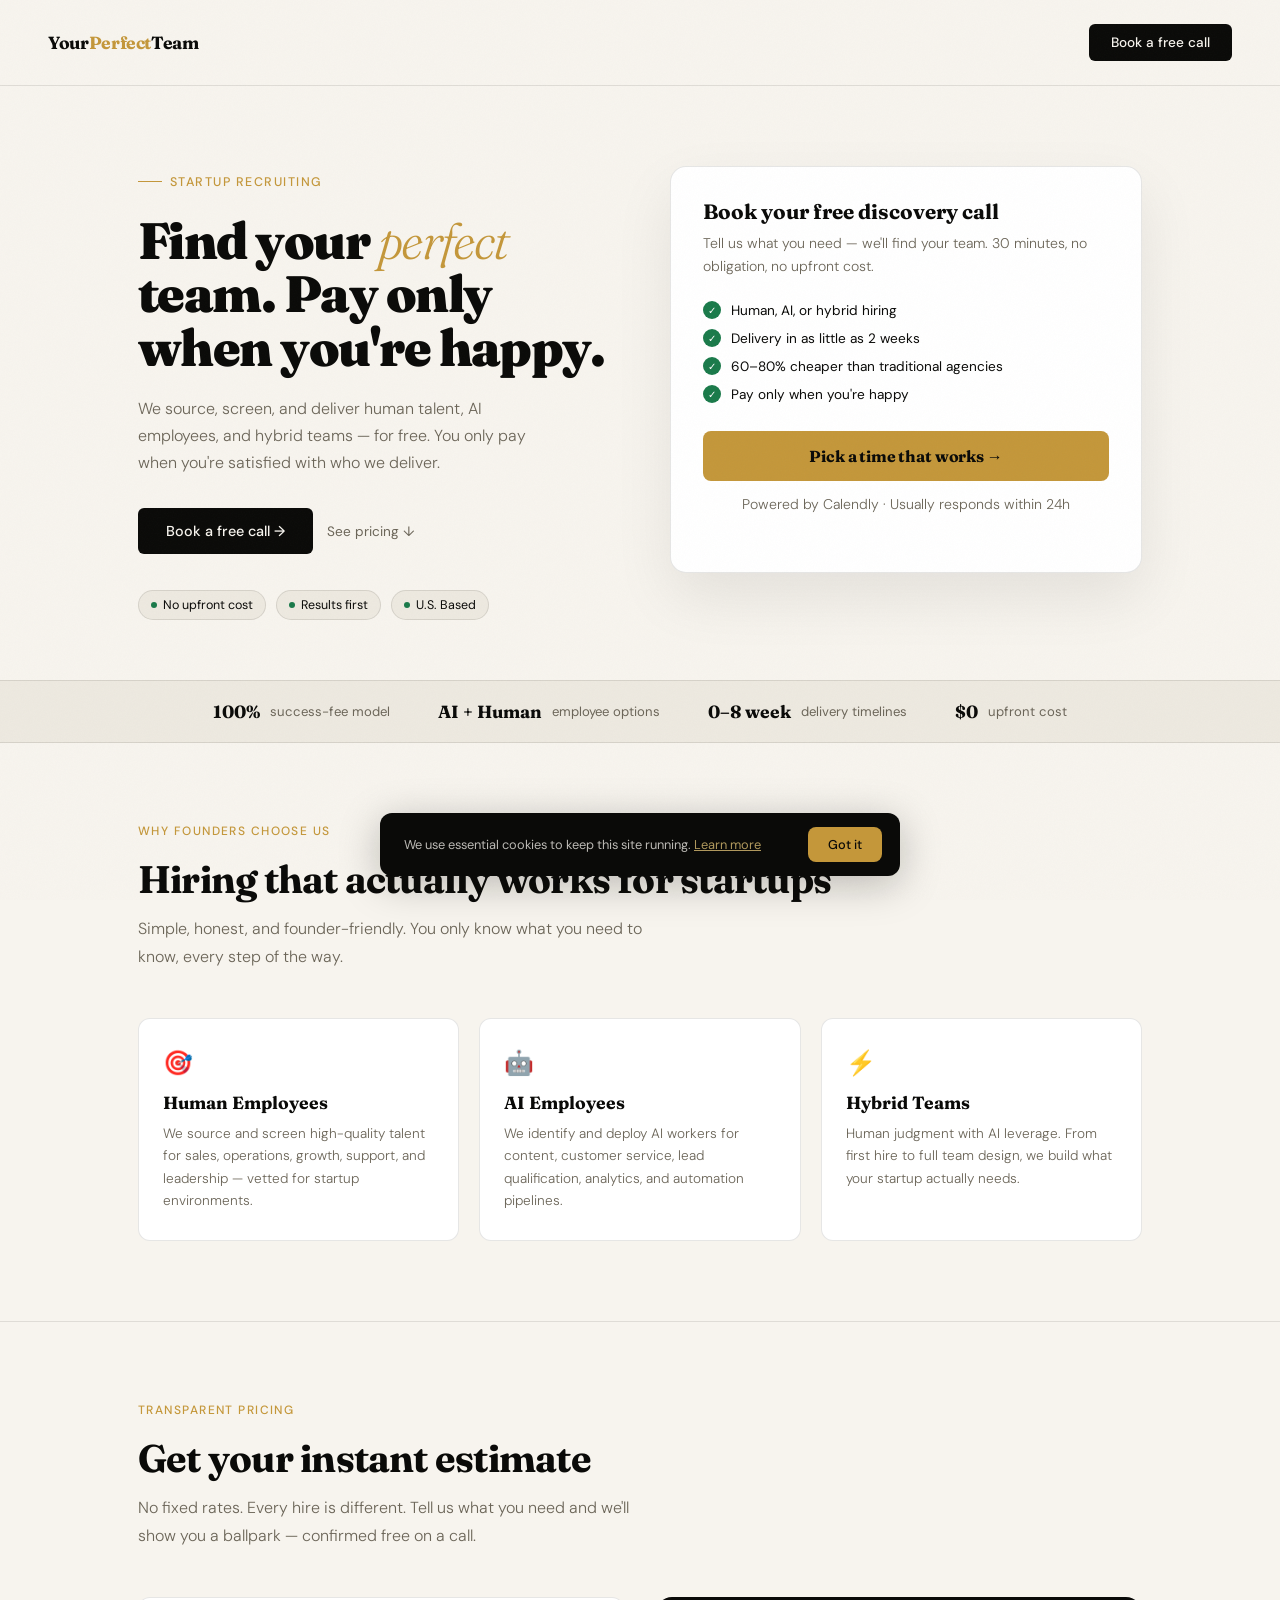
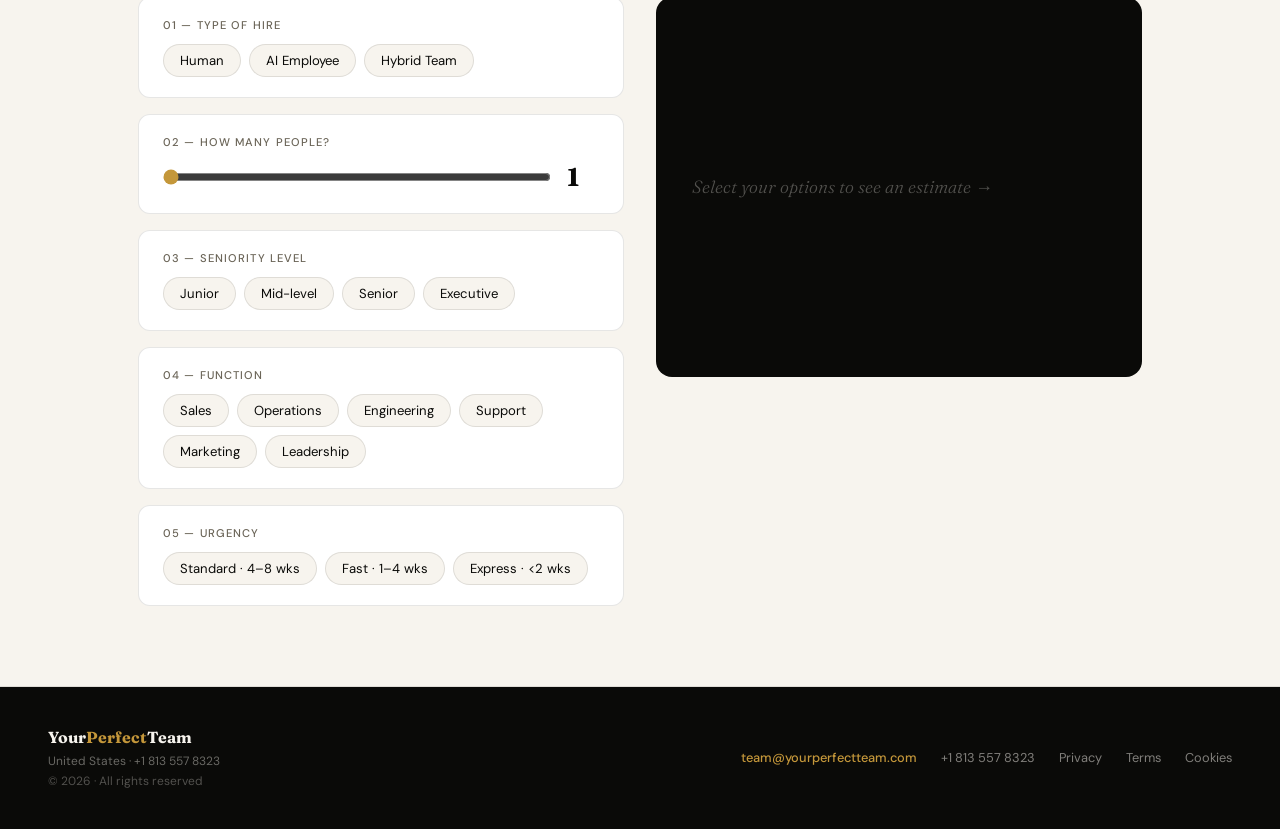
==== commit 2610e69b: "Rename index (8).html to index.html" ====
--- a/index.html
+++ b/index.html
@@ -3,7 +3,8 @@
 <head>
   <meta charset="UTF-8" />
   <meta name="viewport" content="width=device-width, initial-scale=1.0" />
-  <title>Your Perfect Team — Startup Recruiting, Done Right</title>
+  <title>Your Perfect Team</title>
+  <link rel="icon" type="image/svg+xml" href="data:image/svg+xml,<svg xmlns='http://www.w3.org/2000/svg' viewBox='0 0 64 64'><rect width='64' height='64' rx='12' fill='%230a0a08'/><text x='50%25' y='54%25' dominant-baseline='middle' text-anchor='middle' font-family='Georgia,serif' font-weight='700' font-size='18' fill='%23c4973a'>YPT</text></svg>" />
   <link rel="preconnect" href="https://fonts.googleapis.com" />
   <link href="https://fonts.googleapis.com/css2?family=Fraunces:ital,opsz,wght@0,9..144,300;0,9..144,700;0,9..144,900;1,9..144,300&family=DM+Sans:wght@300;400;500&display=swap" rel="stylesheet" />
   <link href="https://assets.calendly.com/assets/external/widget.css" rel="stylesheet" />
@@ -159,7 +160,7 @@
       <div class="trust-row">
         <div class="trust-badge"><span class="dot"></span> No upfront cost</div>
         <div class="trust-badge"><span class="dot"></span> Results first</div>
-        <div class="trust-badge"><span class="dot"></span> Swiss-based</div>
+        <div class="trust-badge"><span class="dot"></span> U.S. Based</div>
       </div>
     </div>
     <div class="hero-right">
@@ -287,10 +288,12 @@
   <footer>
     <div>
       <div class="footer-logo">Your<span>Perfect</span>Team</div>
-      <div style="margin-top:8px; font-size:0.75rem; color:rgba(247,244,238,0.3)">&copy; 2026 · All rights reserved · Switzerland</div>
+      <div style="margin-top:6px; font-size:0.75rem; color:rgba(247,244,238,0.4)">United States · +1 813 557 8323</div>
+      <div style="margin-top:4px; font-size:0.75rem; color:rgba(247,244,238,0.3)">&copy; 2026 · All rights reserved</div>
     </div>
     <div class="footer-links">
       <a href="mailto:team@yourperfectteam.com" class="footer-email">team@yourperfectteam.com</a>
+      <a href="tel:+18135578323" style="color:rgba(247,244,238,0.5); font-size:0.8rem; text-decoration:none;">+1 813 557 8323</a>
       <a href="#" onclick="openModal('privacy');return false;">Privacy</a>
       <a href="#" onclick="openModal('terms');return false;">Terms</a>
       <a href="#" onclick="openModal('cookies');return false;">Cookies</a>
@@ -319,7 +322,7 @@
         <li>We do not guarantee specific hiring outcomes or timelines.</li>
         <li>All information on this site is for general informational purposes only.</li>
         <li>We reserve the right to update these terms at any time.</li>
-        <li>This site is operated from Switzerland. Swiss law applies.</li>
+        <li>This site is operated from the United States. Delaware law applies.</li>
       </ul>
       <p>Questions? <a href="mailto:team@yourperfectteam.com">team@yourperfectteam.com</a></p>
     </div>
